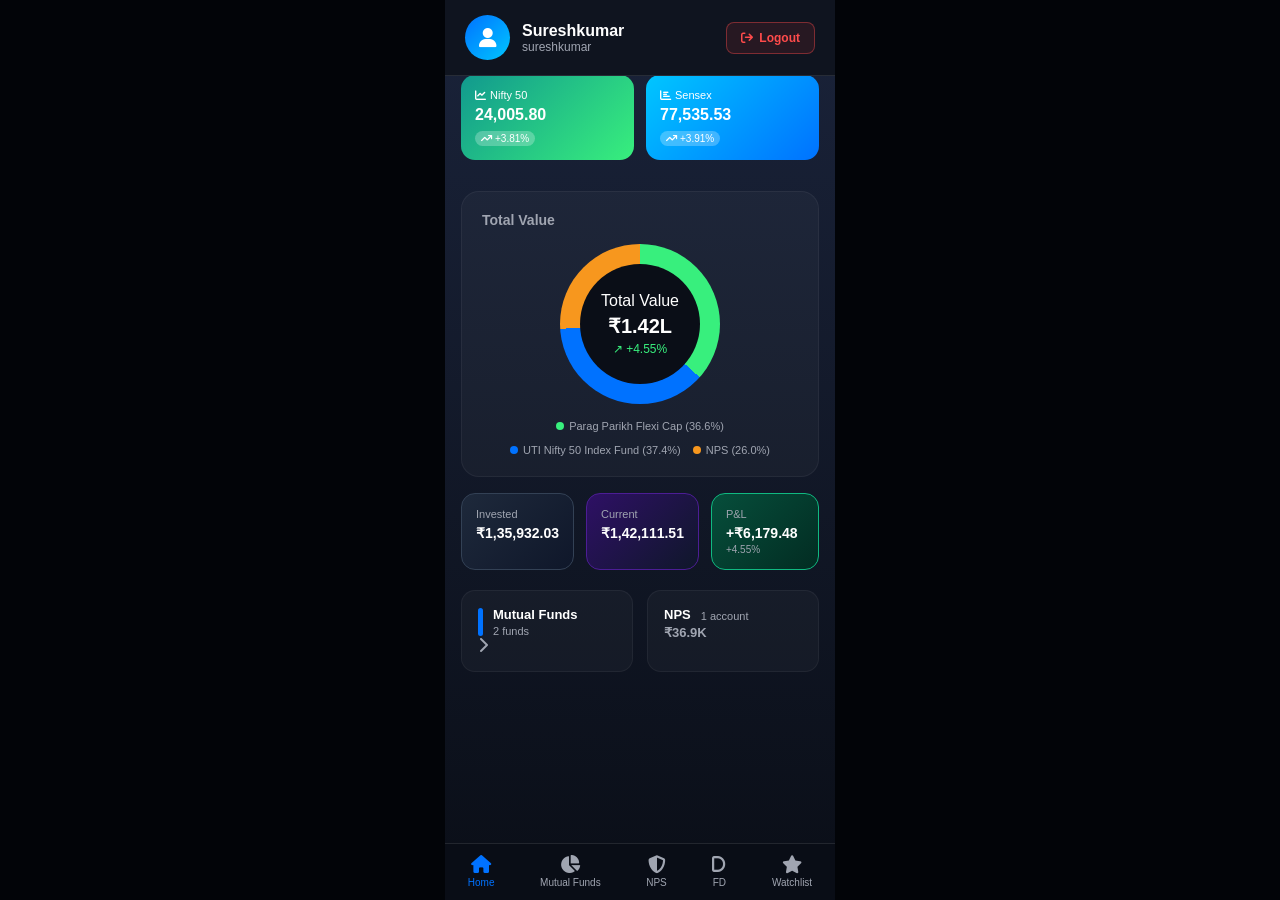
==== index.html @ f7921999 "nps added" ====
<!DOCTYPE html>
<html lang="en">
<head>
    <meta charset="UTF-8">
    <meta name="viewport" content="width=device-width, initial-scale=1.0, maximum-scale=1.0, user-scalable=no">
    <meta name="theme-color" content="#0a0e17">
    <meta name="apple-mobile-web-app-capable" content="yes">
    <meta name="apple-mobile-web-app-status-bar-style" content="black-translucent">
    <title>Finance Dashboard</title>
    <link rel="stylesheet" href="style.css">
    <link rel="stylesheet" href="https://cdnjs.cloudflare.com/ajax/libs/font-awesome/6.4.0/css/all.min.css">
    <link href="https://fonts.googleapis.com/css2?family=Inter:wght@300;400;500;600;700&display=swap" rel="stylesheet">
</head>
<body>
    <div class="mobile-frame">
        <header class="top-header">
            <div class="header-content">
                <div class="profile">
                    <div class="avatar"><i class="fa-solid fa-user"></i></div>
                    <div class="name">
                        <h1>Sureshkumar</h1>
                        <p>sureshkumar</p>
                    </div>
                </div>
                <button class="logout-btn" onclick="handleLogout()">
                    <i class="fa-solid fa-arrow-right-from-bracket"></i>
                    <span>Logout</span>
                </button>
            </div>
        </header>

        <div class="market-indices-fixed">
            <div class="card nifty">
                <div class="card-header"><i class="fa-solid fa-chart-line"></i> Nifty 50</div>
                <div class="value">24,005.80</div>
                <div class="change up"><i class="fa-solid fa-arrow-trend-up"></i> +3.81%</div>
            </div>
            <div class="card sensex">
                <div class="card-header"><i class="fa-solid fa-chart-bar"></i> Sensex</div>
                <div class="value">77,535.53</div>
                <div class="change up"><i class="fa-solid fa-arrow-trend-up"></i> +3.91%</div>
            </div>
        </div>

        <div class="content-wrapper">
            <div class="content-spacer"></div>
            
            <section class="total-value-section">
                <h2 class="section-title">Total Value</h2>
                <div class="donut-container">
                    <div class="donut-chart" id="donutChart">
                        <div class="donut-inner">
                            <p>Total Value</p>
                            <h2>₹1.42L</h2>
                            <p class="change">↗ +4.55%</p>
                        </div>
                    </div>
                </div>
                <div class="legend" id="chartLegend"></div>
            </section>

            <section class="stats-grid">
                <div class="card stat-card invested">
                    <p class="label">Invested</p>
                    <p class="amount">₹1,35,932.03</p>
                </div>
                <div class="card stat-card current">
                    <p class="label">Current</p>
                    <p class="amount">₹1,42,111.51</p>
                </div>
                <div class="card stat-card pnl">
                    <p class="label">P&L</p>
                    <p class="amount">+₹6,179.48</p>
                    <p class="sub">+4.55%</p>
                </div>
            </section>

            <section class="portfolio-summary">
                <div class="card summary-card" onclick="window.location.href='mutual-funds.html'">
                    <div class="left">
                        <div class="bar-indicator"></div>
                        <div>
                            <h3>Mutual Funds</h3>
                            <p>2 funds</p>
                        </div>
                    </div>
                    <div class="right"><i class="fa-solid fa-chevron-right"></i></div>
                </div>
                <div class="card summary-card" onclick="window.location.href='nps.html'">
                    <div class="left">
                        <h3>NPS</h3>
                        <p>1 account</p>
                    </div>
                    <div class="right"><h3>₹36.9K</h3></div>
                </div>
            </section>
        </div>

        <nav class="bottom-nav">
            <div class="nav-item active"><i class="fa-solid fa-house"></i><span>Home</span></div>
            <div class="nav-item" onclick="window.location.href='mutual-funds.html'"><i class="fa-solid fa-chart-pie"></i><span>Mutual Funds</span></div>
            <div class="nav-item" onclick="window.location.href='nps.html'"><i class="fa-solid fa-shield-halved"></i><span>NPS</span></div>
            <div class="nav-item"><i class="fa-solid fa-d"></i><span>FD</span></div>
            <div class="nav-item"><i class="fa-solid fa-star"></i><span>Watchlist</span></div>
        </nav>
    </div>

    <script>
        const fundData = [
            { name: 'Parag Parikh Flexi Cap', value: 52000, color: '#38ef7d' },
            { name: 'UTI Nifty 50 Index Fund', value: 53200, color: '#0072ff' },
            { name: 'NPS', value: 36900, color: '#f7971e' }
        ];
        const totalValue = fundData.reduce((sum, fund) => sum + fund.value, 0);
        
        function generateDonutGradient() {
            let gradient = 'conic-gradient(';
            let currentPercent = 0;
            fundData.forEach((fund, index) => {
                const percentage = (fund.value / totalValue) * 100;
                gradient += `${fund.color} ${currentPercent}% ${currentPercent + percentage}%`;
                if (index < fundData.length - 1) gradient += ', ';
                currentPercent += percentage;
            });
            gradient += ')';
            return gradient;
        }

        function generateLegend() {
            const legendContainer = document.getElementById('chartLegend');
            let legendHTML = '';
            fundData.forEach(fund => {
                const percentage = ((fund.value / totalValue) * 100).toFixed(1);
                legendHTML += `<div class="legend-item"><span class="dot" style="background: ${fund.color}"></span><span>${fund.name} (${percentage}%)</span></div>`;
            });
            legendContainer.innerHTML = legendHTML;
        }

        document.getElementById('donutChart').style.background = generateDonutGradient();
        generateLegend();

        function handleLogout() {
            if(confirm("Are you sure you want to logout?")) {
                alert("Logged out successfully!");
            }
        }
    </script>
</body>
</html>
---- style.css ----
/* COMPLETE CSS - ALL PAGES */
* {
    margin: 0;
    padding: 0;
    box-sizing: border-box;
}

body {
    background: #020408;
    font-family: -apple-system, BlinkMacSystemFont, 'Segoe UI', Roboto, sans-serif;
    color: #ffffff;
}

.mobile-frame {
    max-width: 390px;
    margin: 0 auto;
    min-height: 100vh;
    background: linear-gradient(180deg, #1a233a 0%, #0a0e17 100%);
    position: relative;
    padding-bottom: 80px;
}

/* ==================== HEADER ==================== */
.top-header {
    position: fixed;
    top: 0;
    left: 50%;
    transform: translateX(-50%);
    width: 100%;
    max-width: 390px;
    background: #0f141f;
    padding: 15px 20px;
    z-index: 1000;
    border-bottom: 1px solid rgba(255,255,255,0.1);
}

.header-content {
    display: flex;
    justify-content: space-between;
    align-items: center;
}

.profile {
    display: flex;
    align-items: center;
    gap: 12px;
}

.avatar {
    width: 45px;
    height: 45px;
    border-radius: 50%;
    background: linear-gradient(135deg, #0072ff, #00c6ff);
    display: flex;
    align-items: center;
    justify-content: center;
    font-size: 20px;
}

.name h1 {
    font-size: 16px;
    font-weight: 600;
}

.name p {
    font-size: 12px;
    color: #a0a5b1;
}

.logout-btn {
    background: rgba(255,75,75,0.1);
    border: 1px solid rgba(255,75,75,0.4);
    color: #ff4b4b;
    padding: 8px 14px;
    border-radius: 8px;
    font-size: 12px;
    font-weight: 600;
    display: flex;
    align-items: center;
    gap: 6px;
    cursor: pointer;
}

.back-btn, .header-action-btn {
    width: 32px;
    height: 32px;
    border-radius: 8px;
    background: rgba(255,255,255,0.1);
    border: none;
    color: white;
    display: flex;
    align-items: center;
    justify-content: center;
    cursor: pointer;
    text-decoration: none;
}

.header-left {
    display: flex;
    align-items: center;
    gap: 12px;
}

.page-title {
    font-size: 17px;
    font-weight: 600;
}

/* ==================== MARKET CARDS ==================== */
.market-indices-fixed {
    position: fixed;
    top: 75px;
    left: 50%;
    transform: translateX(-50%);
    width: 100%;
    max-width: 390px;
    display: flex;
    gap: 12px;
    padding: 0 16px;
    z-index: 999;
}

.market-indices-fixed .card {
    flex: 1;
    border-radius: 14px;
    padding: 14px;
    color: white;
}

.market-indices-fixed .nifty {
    background: linear-gradient(135deg, #11998e, #38ef7d);
}

.market-indices-fixed .sensex {
    background: linear-gradient(135deg, #00c6ff, #0072ff);
}

.market-indices-fixed .card-header {
    font-size: 11px;
    margin-bottom: 5px;
    display: flex;
    align-items: center;
    gap: 4px;
}

.market-indices-fixed .value {
    font-size: 16px;
    font-weight: 700;
    margin-bottom: 4px;
}

.market-indices-fixed .change {
    font-size: 10px;
    background: rgba(255,255,255,0.25);
    display: inline-flex;
    align-items: center;
    gap: 3px;
    padding: 2px 6px;
    border-radius: 8px;
}

/* ==================== CONTENT ==================== */
.content-wrapper {
    padding-top: 165px;
    padding-bottom: 85px;
}

.content-spacer {
    height: 10px;
}

/* ==================== SECTIONS ==================== */
.total-value-section, .funds-section, .nps-schemes-section {
    background: rgba(255,255,255,0.03);
    margin: 16px;
    padding: 20px;
    border-radius: 18px;
    border: 1px solid rgba(255,255,255,0.05);
}

.section-title {
    font-size: 14px;
    color: #a0a5b1;
    margin-bottom: 16px;
}

.section-header {
    display: flex;
    justify-content: space-between;
    align-items: center;
    margin-bottom: 14px;
}

.fund-count {
    color: #a0a5b1;
    font-weight: 400;
}

.timestamp {
    display: flex;
    align-items: center;
    gap: 5px;
    font-size: 12px;
    color: #38ef7d;
}

/* ==================== DONUT CHART ==================== */
.donut-container {
    display: flex;
    justify-content: center;
    margin-bottom: 16px;
}

.donut-chart {
    width: 160px;
    height: 160px;
    border-radius: 50%;
    position: relative;
}

.donut-inner {
    position: absolute;
    top: 50%;
    left: 50%;
    transform: translate(-50%, -50%);
    width: 120px;
    height: 120px;
    background: #0a0e17;
    border-radius: 50%;
    display: flex;
    flex-direction: column;
    align-items: center;
    justify-content: center;
    text-align: center;
}

.donut-inner h2 {
    font-size: 20px;
    margin: 4px 0;
}

.donut-inner .change {
    color: #38ef7d;
    font-size: 12px;
}

.legend {
    display: flex;
    flex-wrap: wrap;
    gap: 12px;
    justify-content: center;
    font-size: 11px;
    color: #a0a5b1;
}

.legend-item {
    display: flex;
    align-items: center;
    gap: 5px;
}

.dot {
    width: 8px;
    height: 8px;
    border-radius: 50%;
}

/* ==================== STATS ==================== */
.stats-grid {
    display: flex;
    gap: 12px;
    padding: 0 16px;
    margin-bottom: 20px;
}

.stat-card {
    flex: 1;
    padding: 14px;
    border-radius: 14px;
}

.stat-card.invested {
    background: linear-gradient(135deg, #1e293b, #0f172a);
    border: 1px solid #334155;
}

.stat-card.current {
    background: linear-gradient(135deg, #2e1065, #0f172a);
    border: 1px solid #4c1d95;
}

.stat-card.pnl {
    background: linear-gradient(135deg, #064e3b, #022c22);
    border: 1px solid #10b981;
}

.stat-card .label {
    font-size: 11px;
    color: #a0a5b1;
    margin-bottom: 5px;
}

.stat-card .amount {
    font-size: 14px;
    font-weight: 600;
}

.stat-card .sub {
    font-size: 10px;
    color: #a0a5b1;
    margin-top: 3px;
}

/* ==================== PORTFOLIO ==================== */
.portfolio-summary {
    padding: 0 16px;
    display: grid;
    grid-template-columns: 1fr 1fr;
    gap: 14px;
    margin-bottom: 20px;
}

.summary-card {
    background: rgba(255,255,255,0.03);
    border: 1px solid rgba(255,255,255,0.05);
    border-radius: 14px;
    padding: 16px;
    cursor: pointer;
}

.summary-card .left {
    display: flex;
    align-items: center;
    gap: 10px;
}

.bar-indicator {
    width: 5px;
    height: 28px;
    background: #0072ff;
    border-radius: 3px;
}

.summary-card h3 {
    font-size: 13px;
    font-weight: 600;
    margin-bottom: 3px;
}

.summary-card p {
    font-size: 11px;
    color: #a0a5b1;
}

.summary-card .right {
    color: #a0a5b1;
}

/* ==================== FUND CARDS ==================== */
.fund-card {
    background: rgba(255,255,255,0.03);
    border: 1px solid rgba(255,255,255,0.08);
    border-radius: 16px;
    padding: 16px;
    margin-bottom: 16px;
}

.fund-card.profit {
    border-color: rgba(56,239,125,0.3);
}

.fund-card.loss {
    border-color: rgba(255,75,75,0.3);
}

.fund-header {
    display: flex;
    justify-content: space-between;
    align-items: center;
    margin-bottom: 10px;
}

.fund-code {
    font-size: 10px;
    color: #a0a5b1;
}

.fund-actions {
    display: flex;
    gap: 6px;
}

.action-btn {
    width: 26px;
    height: 26px;
    border-radius: 7px;
    background: rgba(255,255,255,0.05);
    border: none;
    color: #a0a5b1;
    display: flex;
    align-items: center;
    justify-content: center;
    cursor: pointer;
}

.fund-name {
    font-size: 13px;
    font-weight: 600;
    margin-bottom: 14px;
    line-height: 1.4;
}

.fund-details {
    display: grid;
    grid-template-columns: 1fr 1fr;
    gap: 16px;
    margin-bottom: 16px;
}

.detail-item .label {
    font-size: 10px;
    color: #a0a5b1;
}

.detail-item .value {
    font-size: 13px;
    font-weight: 600;
}

.fund-footer {
    display: flex;
    align-items: center;
    gap: 10px;
    flex-wrap: wrap;
    padding-top: 12px;
    border-top: 1px solid rgba(255,255,255,0.05);
}

.fund-footer .pnl {
    display: flex;
    align-items: center;
    gap: 4px;
    font-size: 11px;
    font-weight: 600;
}

.fund-card.profit .pnl { color: #38ef7d; }
.fund-card.loss .pnl { color: #ff4b4b; }

.fund-footer .xirr {
    background: rgba(255,255,255,0.08);
    padding: 3px 8px;
    border-radius: 6px;
    font-size: 10px;
    color: #a0a5b1;
}

.fund-footer .percentage {
    padding: 3px 8px;
    border-radius: 6px;
    font-size: 10px;
    font-weight: 600;
}

.fund-footer .percentage.positive {
    background: rgba(56,239,125,0.2);
    color: #38ef7d;
}

.fund-footer .percentage.negative {
    background: rgba(255,75,75,0.2);
    color: #ff4b4b;
}

/* ==================== NPS STYLES ==================== */
.nps-header {
    background: linear-gradient(135deg, #1a1f3a, #0f141f);
}

.nps-title-section {
    display: flex;
    align-items: center;
    gap: 12px;
}

.nps-icon {
    width: 45px;
    height: 45px;
    border-radius: 50%;
    background: linear-gradient(135deg, #ffd700, #ffaa00);
    display: flex;
    align-items: center;
    justify-content: center;
    font-size: 20px;
    color: #1a1f3a;
}

.nps-title h1 {
    font-size: 14px;
    font-weight: 600;
    line-height: 1.3;
}

.nps-title p {
    font-size: 11px;
    color: #a0a5b1;
}

.nps-meta {
    font-size: 10px;
    color: #a0a5b1;
    opacity: 0.7;
}

.explore-btn {
    background: linear-gradient(135deg, #6366f1, #8b5cf6);
    border: none;
    color: white;
    padding: 8px 14px;
    border-radius: 8px;
    font-size: 11px;
    font-weight: 600;
    cursor: pointer;
}

.nps-market-cards {
    display: grid;
    grid-template-columns: 1fr 1fr 1fr;
    gap: 10px;
    padding: 0 16px;
    margin-bottom: 20px;
}

.market-card {
    background: rgba(255,255,255,0.03);
    border: 1px solid rgba(255,255,255,0.08);
    border-radius: 12px;
    padding: 12px;
    position: relative;
}

.market-card.nifty {
    background: linear-gradient(135deg, rgba(17,153,142,0.2), rgba(56,239,125,0.1));
    border-color: rgba(56,239,125,0.3);
}

.market-card.sensex {
    background: linear-gradient(135deg, rgba(0,198,255,0.2), rgba(0,114,255,0.1));
    border-color: rgba(0,114,255,0.3);
}

.market-card.pnl {
    background: linear-gradient(135deg, rgba(17,153,142,0.2), rgba(56,239,125,0.1));
    border-color: rgba(56,239,125,0.3);
}

.market-icon {
    width: 28px;
    height: 28px;
    border-radius: 6px;
    background: rgba(255,255,255,0.1);
    display: flex;
    align-items: center;
    justify-content: center;
    font-size: 12px;
    margin-bottom: 6px;
}

.market-info {
    display: flex;
    flex-direction: column;
    gap: 2px;
}

.market-name {
    font-size: 9px;
    color: #a0a5b1;
}

.market-value {
    font-size: 13px;
    font-weight: 700;
}

.market-value.pnl-value {
    font-size: 14px;
    color: #38ef7d;
}

.market-change {
    font-size: 8px;
    display: flex;
    align-items: center;
    gap: 2px;
    color: #38ef7d;
}

.pnl-chart {
    position: absolute;
    bottom: 0;
    right: 0;
    font-size: 30px;
    opacity: 0.1;
    color: #38ef7d;
}

.nps-schemes-section {
    padding: 0 16px;
    margin-bottom: 20px;
}

.scheme-card {
    background: rgba(255,255,255,0.03);
    border: 1px solid rgba(255,255,255,0.08);
    border-radius: 14px;
    padding: 14px;
    margin-bottom: 14px;
    position: relative;
}

.scheme-indicator {
    position: absolute;
    left: 0;
    top: 12px;
    bottom: 12px;
    width: 4px;
    border-radius: 4px;
}

.scheme-indicator.equity {
    background: linear-gradient(180deg, #6366f1, #8b5cf6);
}

.scheme-indicator.govt {
    background: linear-gradient(180deg, #ffaa00, #ff8800);
}

.scheme-header {
    display: flex;
    justify-content: space-between;
    align-items: flex-start;
    margin-bottom: 10px;
}

.scheme-title h3 {
    font-size: 13px;
    font-weight: 600;
    margin-bottom: 3px;
}

.scheme-code {
    font-size: 10px;
    color: #a0a5b1;
    margin-bottom: 2px;
}

.scheme-percentage {
    font-size: 10px;
    color: #a0a5b1;
}

.scheme-value {
    text-align: right;
}

.scheme-value h3 {
    font-size: 13px;
    font-weight: 600;
    margin-bottom: 3px;
}

.scheme-returns {
    font-size: 10px;
    display: flex;
    align-items: center;
    justify-content: flex-end;
    gap: 3px;
    color: #38ef7d;
}

.edit-btn {
    background: none;
    border: none;
    color: #6366f1;
    cursor: pointer;
    padding: 3px;
    font-size: 10px;
}

.scheme-footer {
    display: flex;
    justify-content: space-between;
    align-items: center;
    padding-top: 10px;
    border-top: 1px solid rgba(255,255,255,0.05);
}

.scheme-units {
    font-size: 10px;
    color: #a0a5b1;
}

.nav-refresh-btn {
    background: rgba(99,102,241,0.15);
    border: 1px solid rgba(99,102,241,0.3);
    color: #6366f1;
    padding: 5px 10px;
    border-radius: 6px;
    font-size: 9px;
    display: flex;
    align-items: center;
    gap: 3px;
    cursor: pointer;
}

.nps-pl-summary {
    background: linear-gradient(135deg, rgba(17,153,142,0.15), rgba(56,239,125,0.05));
    border: 1px solid rgba(56,239,125,0.3);
    border-radius: 12px;
    padding: 14px;
    display: flex;
    justify-content: space-between;
    align-items: center;
    margin-bottom: 20px;
    flex-wrap: wrap;
    gap: 10px;
}

.nps-pl-left {
    display: flex;
    align-items: center;
    gap: 5px;
    font-size: 11px;
    font-weight: 600;
    color: #38ef7d;
}

.nps-pl-right {
    display: flex;
    align-items: center;
    gap: 5px;
    font-size: 10px;
    color: #a0a5b1;
}

.nps-return {
    font-size: 11px;
    font-weight: 600;
    color: #38ef7d;
}

.nps-overall-return {
    padding: 0 16px;
    margin-bottom: 20px;
}

.overall-return-content {
    background: rgba(255,255,255,0.03);
    border: 1px solid rgba(255,255,255,0.08);
    border-radius: 12px;
    padding: 14px;
    display: flex;
    align-items: center;
    gap: 8px;
    flex-wrap: wrap;
}

.overall-return-content i {
    color: #38ef7d;
    font-size: 12px;
}

.overall-label {
    font-size: 11px;
    color: #a0a5b1;
}

.overall-value {
    font-size: 12px;
    font-weight: 600;
    color: #38ef7d;
}

.overall-amount {
    font-size: 11px;
    color: white;
}

.overall-badge {
    background: rgba(56,239,125,0.15);
    border: 1px solid rgba(56,239,125,0.3);
    color: #38ef7d;
    padding: 3px 8px;
    border-radius: 6px;
    font-size: 10px;
    font-weight: 600;
    display: flex;
    align-items: center;
    gap: 2px;
    margin-left: auto;
}

/* ==================== BOTTOM NAV ==================== */
.bottom-nav {
    position: fixed;
    bottom: 0;
    left: 50%;
    transform: translateX(-50%);
    width: 100%;
    max-width: 390px;
    background: rgba(10,14,23,0.98);
    border-top: 1px solid rgba(255,255,255,0.1);
    display: flex;
    justify-content: space-around;
    align-items: center;
    padding: 12px 0;
    z-index: 1000;
}

.nav-item {
    display: flex;
    flex-direction: column;
    align-items: center;
    gap: 3px;
    color: #a0a5b1;
    font-size: 10px;
    cursor: pointer;
}

.nav-item i {
    font-size: 18px;
}

.nav-item.active {
    color: #0072ff;
}
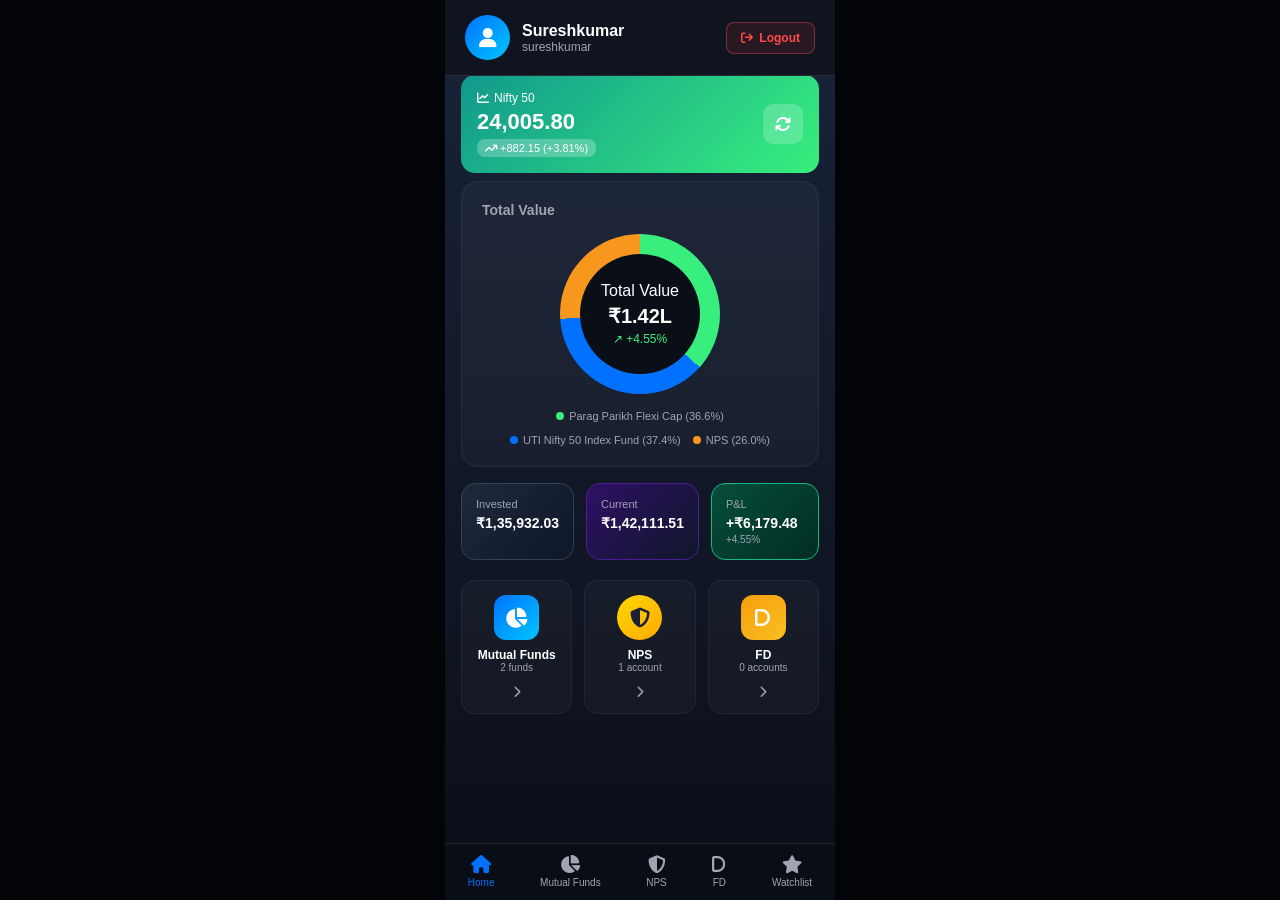
==== commit 5095e125: "Redesigned home page - Single Nifty card + 3 quick access cards" ====
--- a/index.html
+++ b/index.html
@@ -5,7 +5,6 @@
     <meta name="viewport" content="width=device-width, initial-scale=1.0, maximum-scale=1.0, user-scalable=no">
     <meta name="theme-color" content="#0a0e17">
     <meta name="apple-mobile-web-app-capable" content="yes">
-    <meta name="apple-mobile-web-app-status-bar-style" content="black-translucent">
     <title>Finance Dashboard</title>
     <link rel="stylesheet" href="style.css">
     <link rel="stylesheet" href="https://cdnjs.cloudflare.com/ajax/libs/font-awesome/6.4.0/css/all.min.css">
@@ -13,6 +12,8 @@
 </head>
 <body>
     <div class="mobile-frame">
+        
+        <!-- HEADER -->
         <header class="top-header">
             <div class="header-content">
                 <div class="profile">
@@ -29,22 +30,27 @@
             </div>
         </header>
 
+        <!-- SINGLE NIFTY CARD -->
         <div class="market-indices-fixed">
-            <div class="card nifty">
-                <div class="card-header"><i class="fa-solid fa-chart-line"></i> Nifty 50</div>
-                <div class="value">24,005.80</div>
-                <div class="change up"><i class="fa-solid fa-arrow-trend-up"></i> +3.81%</div>
-            </div>
-            <div class="card sensex">
-                <div class="card-header"><i class="fa-solid fa-chart-bar"></i> Sensex</div>
-                <div class="value">77,535.53</div>
-                <div class="change up"><i class="fa-solid fa-arrow-trend-up"></i> +3.91%</div>
+            <div class="card nifty-single">
+                <div class="nifty-header">
+                    <div class="nifty-left">
+                        <div class="card-header"><i class="fa-solid fa-chart-line"></i> Nifty 50</div>
+                        <div class="value">24,005.80</div>
+                        <div class="change up"><i class="fa-solid fa-arrow-trend-up"></i> +882.15 (+3.81%)</div>
+                    </div>
+                    <button class="refresh-btn" onclick="refreshNifty()">
+                        <i class="fa-solid fa-rotate"></i>
+                    </button>
+                </div>
             </div>
         </div>
 
+        <!-- SCROLLABLE CONTENT -->
         <div class="content-wrapper">
             <div class="content-spacer"></div>
             
+            <!-- Total Value Section -->
             <section class="total-value-section">
                 <h2 class="section-title">Total Value</h2>
                 <div class="donut-container">
@@ -59,6 +65,7 @@
                 <div class="legend" id="chartLegend"></div>
             </section>
 
+            <!-- Stats Grid -->
             <section class="stats-grid">
                 <div class="card stat-card invested">
                     <p class="label">Invested</p>
@@ -75,27 +82,48 @@
                 </div>
             </section>
 
-            <section class="portfolio-summary">
-                <div class="card summary-card" onclick="window.location.href='mutual-funds.html'">
-                    <div class="left">
-                        <div class="bar-indicator"></div>
-                        <div>
-                            <h3>Mutual Funds</h3>
-                            <p>2 funds</p>
-                        </div>
+            <!-- Quick Access Cards (Above Footer) -->
+            <section class="quick-access-section">
+                <div class="card quick-access-card" onclick="window.location.href='mutual-funds.html'">
+                    <div class="quick-icon mutual-funds-icon">
+                        <i class="fa-solid fa-chart-pie"></i>
                     </div>
-                    <div class="right"><i class="fa-solid fa-chevron-right"></i></div>
+                    <div class="quick-info">
+                        <h3>Mutual Funds</h3>
+                        <p>2 funds</p>
+                    </div>
+                    <div class="quick-arrow">
+                        <i class="fa-solid fa-chevron-right"></i>
+                    </div>
                 </div>
-                <div class="card summary-card" onclick="window.location.href='nps.html'">
-                    <div class="left">
+                <div class="card quick-access-card" onclick="window.location.href='nps.html'">
+                    <div class="quick-icon nps-icon">
+                        <i class="fa-solid fa-shield-halved"></i>
+                    </div>
+                    <div class="quick-info">
                         <h3>NPS</h3>
                         <p>1 account</p>
                     </div>
-                    <div class="right"><h3>₹36.9K</h3></div>
+                    <div class="quick-arrow">
+                        <i class="fa-solid fa-chevron-right"></i>
+                    </div>
+                </div>
+                <div class="card quick-access-card">
+                    <div class="quick-icon fd-icon">
+                        <i class="fa-solid fa-d"></i>
+                    </div>
+                    <div class="quick-info">
+                        <h3>FD</h3>
+                        <p>0 accounts</p>
+                    </div>
+                    <div class="quick-arrow">
+                        <i class="fa-solid fa-chevron-right"></i>
+                    </div>
                 </div>
             </section>
         </div>
 
+        <!-- BOTTOM NAVIGATION -->
         <nav class="bottom-nav">
             <div class="nav-item active"><i class="fa-solid fa-house"></i><span>Home</span></div>
             <div class="nav-item" onclick="window.location.href='mutual-funds.html'"><i class="fa-solid fa-chart-pie"></i><span>Mutual Funds</span></div>
@@ -106,6 +134,7 @@
     </div>
 
     <script>
+        // Fund Data for Dynamic Chart
         const fundData = [
             { name: 'Parag Parikh Flexi Cap', value: 52000, color: '#38ef7d' },
             { name: 'UTI Nifty 50 Index Fund', value: 53200, color: '#0072ff' },
@@ -144,6 +173,14 @@
                 alert("Logged out successfully!");
             }
         }
+
+        function refreshNifty() {
+            const refreshBtn = document.querySelector('.refresh-btn i');
+            refreshBtn.classList.add('fa-spin');
+            setTimeout(() => {
+                refreshBtn.classList.remove('fa-spin');
+            }, 1000);
+        }
     </script>
 </body>
 </html>
--- a/style.css
+++ b/style.css
@@ -106,7 +106,7 @@
     font-weight: 600;
 }
 
-/* ==================== MARKET CARDS ==================== */
+/* ==================== SINGLE NIFTY CARD ==================== */
 .market-indices-fixed {
     position: fixed;
     top: 75px;
@@ -114,54 +114,80 @@
     transform: translateX(-50%);
     width: 100%;
     max-width: 390px;
-    display: flex;
-    gap: 12px;
     padding: 0 16px;
     z-index: 999;
 }
 
-.market-indices-fixed .card {
-    flex: 1;
+.nifty-single {
+    background: linear-gradient(135deg, #11998e, #38ef7d);
     border-radius: 14px;
-    padding: 14px;
+    padding: 16px;
     color: white;
-}
-
-.market-indices-fixed .nifty {
-    background: linear-gradient(135deg, #11998e, #38ef7d);
-}
-
-.market-indices-fixed .sensex {
-    background: linear-gradient(135deg, #00c6ff, #0072ff);
-}
-
-.market-indices-fixed .card-header {
-    font-size: 11px;
-    margin-bottom: 5px;
-    display: flex;
-    align-items: center;
+    width: 100%;
+}
+
+.nifty-header {
+    display: flex;
+    justify-content: space-between;
+    align-items: center;
+}
+
+.nifty-left {
+    display: flex;
+    flex-direction: column;
     gap: 4px;
 }
 
-.market-indices-fixed .value {
-    font-size: 16px;
+.nifty-single .card-header {
+    font-size: 12px;
+    display: flex;
+    align-items: center;
+    gap: 5px;
+}
+
+.nifty-single .value {
+    font-size: 22px;
     font-weight: 700;
-    margin-bottom: 4px;
-}
-
-.market-indices-fixed .change {
-    font-size: 10px;
+}
+
+.nifty-single .change {
+    font-size: 11px;
     background: rgba(255,255,255,0.25);
     display: inline-flex;
     align-items: center;
     gap: 3px;
-    padding: 2px 6px;
+    padding: 3px 8px;
     border-radius: 8px;
+    width: fit-content;
+}
+
+.refresh-btn {
+    background: rgba(255,255,255,0.2);
+    border: none;
+    color: white;
+    width: 40px;
+    height: 40px;
+    border-radius: 10px;
+    display: flex;
+    align-items: center;
+    justify-content: center;
+    cursor: pointer;
+    font-size: 16px;
+    transition: all 0.2s ease;
+}
+
+.refresh-btn:active {
+    background: rgba(255,255,255,0.3);
+    transform: scale(0.95);
+}
+
+.refresh-btn i.fa-spin {
+    animation: fa-spin 1s linear infinite;
 }
 
 /* ==================== CONTENT ==================== */
 .content-wrapper {
-    padding-top: 165px;
+    padding-top: 155px;
     padding-bottom: 85px;
 }
 
@@ -311,49 +337,70 @@
     margin-top: 3px;
 }
 
-/* ==================== PORTFOLIO ==================== */
-.portfolio-summary {
+/* ==================== QUICK ACCESS CARDS (NEW) ==================== */
+.quick-access-section {
     padding: 0 16px;
     display: grid;
-    grid-template-columns: 1fr 1fr;
-    gap: 14px;
+    grid-template-columns: 1fr 1fr 1fr;
+    gap: 12px;
     margin-bottom: 20px;
 }
 
-.summary-card {
+.quick-access-card {
     background: rgba(255,255,255,0.03);
     border: 1px solid rgba(255,255,255,0.05);
     border-radius: 14px;
-    padding: 16px;
+    padding: 14px;
     cursor: pointer;
-}
-
-.summary-card .left {
-    display: flex;
-    align-items: center;
-    gap: 10px;
-}
-
-.bar-indicator {
-    width: 5px;
-    height: 28px;
-    background: #0072ff;
-    border-radius: 3px;
-}
-
-.summary-card h3 {
-    font-size: 13px;
-    font-weight: 600;
-    margin-bottom: 3px;
-}
-
-.summary-card p {
-    font-size: 11px;
-    color: #a0a5b1;
-}
-
-.summary-card .right {
-    color: #a0a5b1;
+    display: flex;
+    flex-direction: column;
+    align-items: center;
+    text-align: center;
+    gap: 8px;
+    transition: all 0.2s ease;
+}
+
+.quick-access-card:active {
+    transform: scale(0.95);
+    background: rgba(255,255,255,0.05);
+}
+
+.quick-icon {
+    width: 45px;
+    height: 45px;
+    border-radius: 12px;
+    display: flex;
+    align-items: center;
+    justify-content: center;
+    font-size: 20px;
+}
+
+.mutual-funds-icon {
+    background: linear-gradient(135deg, #0072ff, #00c6ff);
+}
+
+.nps-icon {
+    background: linear-gradient(135deg, #6366f1, #8b5cf6);
+}
+
+.fd-icon {
+    background: linear-gradient(135deg, #f59e0b, #fbbf24);
+}
+
+.quick-info h3 {
+    font-size: 12px;
+    font-weight: 600;
+}
+
+.quick-info p {
+    font-size: 10px;
+    color: #a0a5b1;
+}
+
+.quick-arrow {
+    color: #a0a5b1;
+    font-size: 12px;
+    margin-top: 4px;
 }
 
 /* ==================== FUND CARDS ==================== */
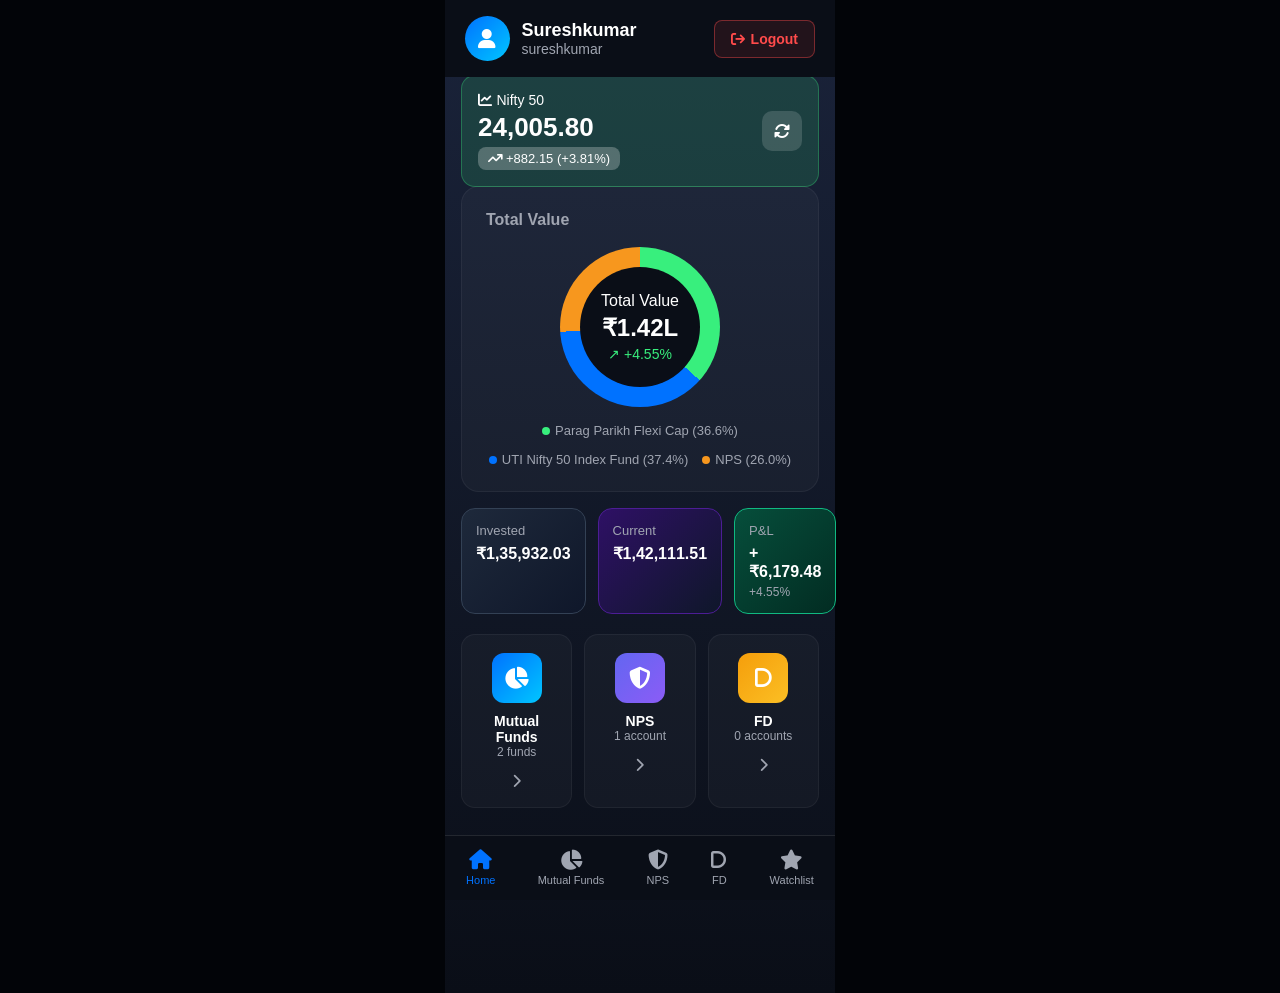
==== commit 68b5a910: "Fixed home page P&L card alignment" ====
--- a/index.html
+++ b/index.html
@@ -6,7 +6,11 @@
     <meta name="theme-color" content="#0a0e17">
     <meta name="apple-mobile-web-app-capable" content="yes">
     <title>Finance Dashboard</title>
-    <link rel="stylesheet" href="style.css">
+    
+    <!-- CSS LINKS -->
+    <link rel="stylesheet" href="style.css">      <!-- ✅ Common Styles -->
+    <link rel="stylesheet" href="home.css">       <!-- ✅ Home Page Specific -->
+    
     <link rel="stylesheet" href="https://cdnjs.cloudflare.com/ajax/libs/font-awesome/6.4.0/css/all.min.css">
     <link href="https://fonts.googleapis.com/css2?family=Inter:wght@300;400;500;600;700&display=swap" rel="stylesheet">
 </head>
@@ -82,7 +86,7 @@
                 </div>
             </section>
 
-            <!-- Quick Access Cards (Above Footer) -->
+            <!-- Quick Access Cards -->
             <section class="quick-access-section">
                 <div class="card quick-access-card" onclick="window.location.href='mutual-funds.html'">
                     <div class="quick-icon mutual-funds-icon">
@@ -125,16 +129,30 @@
 
         <!-- BOTTOM NAVIGATION -->
         <nav class="bottom-nav">
-            <div class="nav-item active"><i class="fa-solid fa-house"></i><span>Home</span></div>
-            <div class="nav-item" onclick="window.location.href='mutual-funds.html'"><i class="fa-solid fa-chart-pie"></i><span>Mutual Funds</span></div>
-            <div class="nav-item" onclick="window.location.href='nps.html'"><i class="fa-solid fa-shield-halved"></i><span>NPS</span></div>
-            <div class="nav-item"><i class="fa-solid fa-d"></i><span>FD</span></div>
-            <div class="nav-item"><i class="fa-solid fa-star"></i><span>Watchlist</span></div>
+            <div class="nav-item active">
+                <i class="fa-solid fa-house"></i>
+                <span>Home</span>
+            </div>
+            <div class="nav-item" onclick="window.location.href='mutual-funds.html'">
+                <i class="fa-solid fa-chart-pie"></i>
+                <span>Mutual Funds</span>
+            </div>
+            <div class="nav-item" onclick="window.location.href='nps.html'">
+                <i class="fa-solid fa-shield-halved"></i>
+                <span>NPS</span>
+            </div>
+            <div class="nav-item">
+                <i class="fa-solid fa-d"></i>
+                <span>FD</span>
+            </div>
+            <div class="nav-item">
+                <i class="fa-solid fa-star"></i>
+                <span>Watchlist</span>
+            </div>
         </nav>
     </div>
 
     <script>
-        // Fund Data for Dynamic Chart
         const fundData = [
             { name: 'Parag Parikh Flexi Cap', value: 52000, color: '#38ef7d' },
             { name: 'UTI Nifty 50 Index Fund', value: 53200, color: '#0072ff' },
--- a/style.css
+++ b/style.css
@@ -1,4 +1,4 @@
-/* COMPLETE CSS - ALL PAGES */
+/* ==================== BASE STYLES ==================== */
 * {
     margin: 0;
     padding: 0;
@@ -28,10 +28,9 @@
     transform: translateX(-50%);
     width: 100%;
     max-width: 390px;
-    background: #0f141f;
-    padding: 15px 20px;
+    background: #0a0e17;
+    padding: 16px 20px;
     z-index: 1000;
-    border-bottom: 1px solid rgba(255,255,255,0.1);
 }
 
 .header-content {
@@ -58,12 +57,12 @@
 }
 
 .name h1 {
-    font-size: 16px;
+    font-size: 18px;
     font-weight: 600;
 }
 
 .name p {
-    font-size: 12px;
+    font-size: 14px;
     color: #a0a5b1;
 }
 
@@ -71,9 +70,9 @@
     background: rgba(255,75,75,0.1);
     border: 1px solid rgba(255,75,75,0.4);
     color: #ff4b4b;
-    padding: 8px 14px;
+    padding: 10px 16px;
     border-radius: 8px;
-    font-size: 12px;
+    font-size: 14px;
     font-weight: 600;
     display: flex;
     align-items: center;
@@ -102,749 +101,8 @@
 }
 
 .page-title {
-    font-size: 17px;
-    font-weight: 600;
-}
-
-/* ==================== SINGLE NIFTY CARD ==================== */
-.market-indices-fixed {
-    position: fixed;
-    top: 75px;
-    left: 50%;
-    transform: translateX(-50%);
-    width: 100%;
-    max-width: 390px;
-    padding: 0 16px;
-    z-index: 999;
-}
-
-.nifty-single {
-    background: linear-gradient(135deg, #11998e, #38ef7d);
-    border-radius: 14px;
-    padding: 16px;
-    color: white;
-    width: 100%;
-}
-
-.nifty-header {
-    display: flex;
-    justify-content: space-between;
-    align-items: center;
-}
-
-.nifty-left {
-    display: flex;
-    flex-direction: column;
-    gap: 4px;
-}
-
-.nifty-single .card-header {
-    font-size: 12px;
-    display: flex;
-    align-items: center;
-    gap: 5px;
-}
-
-.nifty-single .value {
-    font-size: 22px;
-    font-weight: 700;
-}
-
-.nifty-single .change {
-    font-size: 11px;
-    background: rgba(255,255,255,0.25);
-    display: inline-flex;
-    align-items: center;
-    gap: 3px;
-    padding: 3px 8px;
-    border-radius: 8px;
-    width: fit-content;
-}
-
-.refresh-btn {
-    background: rgba(255,255,255,0.2);
-    border: none;
-    color: white;
-    width: 40px;
-    height: 40px;
-    border-radius: 10px;
-    display: flex;
-    align-items: center;
-    justify-content: center;
-    cursor: pointer;
-    font-size: 16px;
-    transition: all 0.2s ease;
-}
-
-.refresh-btn:active {
-    background: rgba(255,255,255,0.3);
-    transform: scale(0.95);
-}
-
-.refresh-btn i.fa-spin {
-    animation: fa-spin 1s linear infinite;
-}
-
-/* ==================== CONTENT ==================== */
-.content-wrapper {
-    padding-top: 155px;
-    padding-bottom: 85px;
-}
-
-.content-spacer {
-    height: 10px;
-}
-
-/* ==================== SECTIONS ==================== */
-.total-value-section, .funds-section, .nps-schemes-section {
-    background: rgba(255,255,255,0.03);
-    margin: 16px;
-    padding: 20px;
-    border-radius: 18px;
-    border: 1px solid rgba(255,255,255,0.05);
-}
-
-.section-title {
-    font-size: 14px;
-    color: #a0a5b1;
-    margin-bottom: 16px;
-}
-
-.section-header {
-    display: flex;
-    justify-content: space-between;
-    align-items: center;
-    margin-bottom: 14px;
-}
-
-.fund-count {
-    color: #a0a5b1;
-    font-weight: 400;
-}
-
-.timestamp {
-    display: flex;
-    align-items: center;
-    gap: 5px;
-    font-size: 12px;
-    color: #38ef7d;
-}
-
-/* ==================== DONUT CHART ==================== */
-.donut-container {
-    display: flex;
-    justify-content: center;
-    margin-bottom: 16px;
-}
-
-.donut-chart {
-    width: 160px;
-    height: 160px;
-    border-radius: 50%;
-    position: relative;
-}
-
-.donut-inner {
-    position: absolute;
-    top: 50%;
-    left: 50%;
-    transform: translate(-50%, -50%);
-    width: 120px;
-    height: 120px;
-    background: #0a0e17;
-    border-radius: 50%;
-    display: flex;
-    flex-direction: column;
-    align-items: center;
-    justify-content: center;
-    text-align: center;
-}
-
-.donut-inner h2 {
-    font-size: 20px;
-    margin: 4px 0;
-}
-
-.donut-inner .change {
-    color: #38ef7d;
-    font-size: 12px;
-}
-
-.legend {
-    display: flex;
-    flex-wrap: wrap;
-    gap: 12px;
-    justify-content: center;
-    font-size: 11px;
-    color: #a0a5b1;
-}
-
-.legend-item {
-    display: flex;
-    align-items: center;
-    gap: 5px;
-}
-
-.dot {
-    width: 8px;
-    height: 8px;
-    border-radius: 50%;
-}
-
-/* ==================== STATS ==================== */
-.stats-grid {
-    display: flex;
-    gap: 12px;
-    padding: 0 16px;
-    margin-bottom: 20px;
-}
-
-.stat-card {
-    flex: 1;
-    padding: 14px;
-    border-radius: 14px;
-}
-
-.stat-card.invested {
-    background: linear-gradient(135deg, #1e293b, #0f172a);
-    border: 1px solid #334155;
-}
-
-.stat-card.current {
-    background: linear-gradient(135deg, #2e1065, #0f172a);
-    border: 1px solid #4c1d95;
-}
-
-.stat-card.pnl {
-    background: linear-gradient(135deg, #064e3b, #022c22);
-    border: 1px solid #10b981;
-}
-
-.stat-card .label {
-    font-size: 11px;
-    color: #a0a5b1;
-    margin-bottom: 5px;
-}
-
-.stat-card .amount {
-    font-size: 14px;
-    font-weight: 600;
-}
-
-.stat-card .sub {
-    font-size: 10px;
-    color: #a0a5b1;
-    margin-top: 3px;
-}
-
-/* ==================== QUICK ACCESS CARDS (NEW) ==================== */
-.quick-access-section {
-    padding: 0 16px;
-    display: grid;
-    grid-template-columns: 1fr 1fr 1fr;
-    gap: 12px;
-    margin-bottom: 20px;
-}
-
-.quick-access-card {
-    background: rgba(255,255,255,0.03);
-    border: 1px solid rgba(255,255,255,0.05);
-    border-radius: 14px;
-    padding: 14px;
-    cursor: pointer;
-    display: flex;
-    flex-direction: column;
-    align-items: center;
-    text-align: center;
-    gap: 8px;
-    transition: all 0.2s ease;
-}
-
-.quick-access-card:active {
-    transform: scale(0.95);
-    background: rgba(255,255,255,0.05);
-}
-
-.quick-icon {
-    width: 45px;
-    height: 45px;
-    border-radius: 12px;
-    display: flex;
-    align-items: center;
-    justify-content: center;
-    font-size: 20px;
-}
-
-.mutual-funds-icon {
-    background: linear-gradient(135deg, #0072ff, #00c6ff);
-}
-
-.nps-icon {
-    background: linear-gradient(135deg, #6366f1, #8b5cf6);
-}
-
-.fd-icon {
-    background: linear-gradient(135deg, #f59e0b, #fbbf24);
-}
-
-.quick-info h3 {
-    font-size: 12px;
-    font-weight: 600;
-}
-
-.quick-info p {
-    font-size: 10px;
-    color: #a0a5b1;
-}
-
-.quick-arrow {
-    color: #a0a5b1;
-    font-size: 12px;
-    margin-top: 4px;
-}
-
-/* ==================== FUND CARDS ==================== */
-.fund-card {
-    background: rgba(255,255,255,0.03);
-    border: 1px solid rgba(255,255,255,0.08);
-    border-radius: 16px;
-    padding: 16px;
-    margin-bottom: 16px;
-}
-
-.fund-card.profit {
-    border-color: rgba(56,239,125,0.3);
-}
-
-.fund-card.loss {
-    border-color: rgba(255,75,75,0.3);
-}
-
-.fund-header {
-    display: flex;
-    justify-content: space-between;
-    align-items: center;
-    margin-bottom: 10px;
-}
-
-.fund-code {
-    font-size: 10px;
-    color: #a0a5b1;
-}
-
-.fund-actions {
-    display: flex;
-    gap: 6px;
-}
-
-.action-btn {
-    width: 26px;
-    height: 26px;
-    border-radius: 7px;
-    background: rgba(255,255,255,0.05);
-    border: none;
-    color: #a0a5b1;
-    display: flex;
-    align-items: center;
-    justify-content: center;
-    cursor: pointer;
-}
-
-.fund-name {
-    font-size: 13px;
-    font-weight: 600;
-    margin-bottom: 14px;
-    line-height: 1.4;
-}
-
-.fund-details {
-    display: grid;
-    grid-template-columns: 1fr 1fr;
-    gap: 16px;
-    margin-bottom: 16px;
-}
-
-.detail-item .label {
-    font-size: 10px;
-    color: #a0a5b1;
-}
-
-.detail-item .value {
-    font-size: 13px;
-    font-weight: 600;
-}
-
-.fund-footer {
-    display: flex;
-    align-items: center;
-    gap: 10px;
-    flex-wrap: wrap;
-    padding-top: 12px;
-    border-top: 1px solid rgba(255,255,255,0.05);
-}
-
-.fund-footer .pnl {
-    display: flex;
-    align-items: center;
-    gap: 4px;
-    font-size: 11px;
-    font-weight: 600;
-}
-
-.fund-card.profit .pnl { color: #38ef7d; }
-.fund-card.loss .pnl { color: #ff4b4b; }
-
-.fund-footer .xirr {
-    background: rgba(255,255,255,0.08);
-    padding: 3px 8px;
-    border-radius: 6px;
-    font-size: 10px;
-    color: #a0a5b1;
-}
-
-.fund-footer .percentage {
-    padding: 3px 8px;
-    border-radius: 6px;
-    font-size: 10px;
-    font-weight: 600;
-}
-
-.fund-footer .percentage.positive {
-    background: rgba(56,239,125,0.2);
-    color: #38ef7d;
-}
-
-.fund-footer .percentage.negative {
-    background: rgba(255,75,75,0.2);
-    color: #ff4b4b;
-}
-
-/* ==================== NPS STYLES ==================== */
-.nps-header {
-    background: linear-gradient(135deg, #1a1f3a, #0f141f);
-}
-
-.nps-title-section {
-    display: flex;
-    align-items: center;
-    gap: 12px;
-}
-
-.nps-icon {
-    width: 45px;
-    height: 45px;
-    border-radius: 50%;
-    background: linear-gradient(135deg, #ffd700, #ffaa00);
-    display: flex;
-    align-items: center;
-    justify-content: center;
-    font-size: 20px;
-    color: #1a1f3a;
-}
-
-.nps-title h1 {
-    font-size: 14px;
-    font-weight: 600;
-    line-height: 1.3;
-}
-
-.nps-title p {
-    font-size: 11px;
-    color: #a0a5b1;
-}
-
-.nps-meta {
-    font-size: 10px;
-    color: #a0a5b1;
-    opacity: 0.7;
-}
-
-.explore-btn {
-    background: linear-gradient(135deg, #6366f1, #8b5cf6);
-    border: none;
-    color: white;
-    padding: 8px 14px;
-    border-radius: 8px;
-    font-size: 11px;
-    font-weight: 600;
-    cursor: pointer;
-}
-
-.nps-market-cards {
-    display: grid;
-    grid-template-columns: 1fr 1fr 1fr;
-    gap: 10px;
-    padding: 0 16px;
-    margin-bottom: 20px;
-}
-
-.market-card {
-    background: rgba(255,255,255,0.03);
-    border: 1px solid rgba(255,255,255,0.08);
-    border-radius: 12px;
-    padding: 12px;
-    position: relative;
-}
-
-.market-card.nifty {
-    background: linear-gradient(135deg, rgba(17,153,142,0.2), rgba(56,239,125,0.1));
-    border-color: rgba(56,239,125,0.3);
-}
-
-.market-card.sensex {
-    background: linear-gradient(135deg, rgba(0,198,255,0.2), rgba(0,114,255,0.1));
-    border-color: rgba(0,114,255,0.3);
-}
-
-.market-card.pnl {
-    background: linear-gradient(135deg, rgba(17,153,142,0.2), rgba(56,239,125,0.1));
-    border-color: rgba(56,239,125,0.3);
-}
-
-.market-icon {
-    width: 28px;
-    height: 28px;
-    border-radius: 6px;
-    background: rgba(255,255,255,0.1);
-    display: flex;
-    align-items: center;
-    justify-content: center;
-    font-size: 12px;
-    margin-bottom: 6px;
-}
-
-.market-info {
-    display: flex;
-    flex-direction: column;
-    gap: 2px;
-}
-
-.market-name {
-    font-size: 9px;
-    color: #a0a5b1;
-}
-
-.market-value {
-    font-size: 13px;
-    font-weight: 700;
-}
-
-.market-value.pnl-value {
-    font-size: 14px;
-    color: #38ef7d;
-}
-
-.market-change {
-    font-size: 8px;
-    display: flex;
-    align-items: center;
-    gap: 2px;
-    color: #38ef7d;
-}
-
-.pnl-chart {
-    position: absolute;
-    bottom: 0;
-    right: 0;
-    font-size: 30px;
-    opacity: 0.1;
-    color: #38ef7d;
-}
-
-.nps-schemes-section {
-    padding: 0 16px;
-    margin-bottom: 20px;
-}
-
-.scheme-card {
-    background: rgba(255,255,255,0.03);
-    border: 1px solid rgba(255,255,255,0.08);
-    border-radius: 14px;
-    padding: 14px;
-    margin-bottom: 14px;
-    position: relative;
-}
-
-.scheme-indicator {
-    position: absolute;
-    left: 0;
-    top: 12px;
-    bottom: 12px;
-    width: 4px;
-    border-radius: 4px;
-}
-
-.scheme-indicator.equity {
-    background: linear-gradient(180deg, #6366f1, #8b5cf6);
-}
-
-.scheme-indicator.govt {
-    background: linear-gradient(180deg, #ffaa00, #ff8800);
-}
-
-.scheme-header {
-    display: flex;
-    justify-content: space-between;
-    align-items: flex-start;
-    margin-bottom: 10px;
-}
-
-.scheme-title h3 {
-    font-size: 13px;
-    font-weight: 600;
-    margin-bottom: 3px;
-}
-
-.scheme-code {
-    font-size: 10px;
-    color: #a0a5b1;
-    margin-bottom: 2px;
-}
-
-.scheme-percentage {
-    font-size: 10px;
-    color: #a0a5b1;
-}
-
-.scheme-value {
-    text-align: right;
-}
-
-.scheme-value h3 {
-    font-size: 13px;
-    font-weight: 600;
-    margin-bottom: 3px;
-}
-
-.scheme-returns {
-    font-size: 10px;
-    display: flex;
-    align-items: center;
-    justify-content: flex-end;
-    gap: 3px;
-    color: #38ef7d;
-}
-
-.edit-btn {
-    background: none;
-    border: none;
-    color: #6366f1;
-    cursor: pointer;
-    padding: 3px;
-    font-size: 10px;
-}
-
-.scheme-footer {
-    display: flex;
-    justify-content: space-between;
-    align-items: center;
-    padding-top: 10px;
-    border-top: 1px solid rgba(255,255,255,0.05);
-}
-
-.scheme-units {
-    font-size: 10px;
-    color: #a0a5b1;
-}
-
-.nav-refresh-btn {
-    background: rgba(99,102,241,0.15);
-    border: 1px solid rgba(99,102,241,0.3);
-    color: #6366f1;
-    padding: 5px 10px;
-    border-radius: 6px;
-    font-size: 9px;
-    display: flex;
-    align-items: center;
-    gap: 3px;
-    cursor: pointer;
-}
-
-.nps-pl-summary {
-    background: linear-gradient(135deg, rgba(17,153,142,0.15), rgba(56,239,125,0.05));
-    border: 1px solid rgba(56,239,125,0.3);
-    border-radius: 12px;
-    padding: 14px;
-    display: flex;
-    justify-content: space-between;
-    align-items: center;
-    margin-bottom: 20px;
-    flex-wrap: wrap;
-    gap: 10px;
-}
-
-.nps-pl-left {
-    display: flex;
-    align-items: center;
-    gap: 5px;
-    font-size: 11px;
-    font-weight: 600;
-    color: #38ef7d;
-}
-
-.nps-pl-right {
-    display: flex;
-    align-items: center;
-    gap: 5px;
-    font-size: 10px;
-    color: #a0a5b1;
-}
-
-.nps-return {
-    font-size: 11px;
-    font-weight: 600;
-    color: #38ef7d;
-}
-
-.nps-overall-return {
-    padding: 0 16px;
-    margin-bottom: 20px;
-}
-
-.overall-return-content {
-    background: rgba(255,255,255,0.03);
-    border: 1px solid rgba(255,255,255,0.08);
-    border-radius: 12px;
-    padding: 14px;
-    display: flex;
-    align-items: center;
-    gap: 8px;
-    flex-wrap: wrap;
-}
-
-.overall-return-content i {
-    color: #38ef7d;
-    font-size: 12px;
-}
-
-.overall-label {
-    font-size: 11px;
-    color: #a0a5b1;
-}
-
-.overall-value {
-    font-size: 12px;
-    font-weight: 600;
-    color: #38ef7d;
-}
-
-.overall-amount {
-    font-size: 11px;
-    color: white;
-}
-
-.overall-badge {
-    background: rgba(56,239,125,0.15);
-    border: 1px solid rgba(56,239,125,0.3);
-    color: #38ef7d;
-    padding: 3px 8px;
-    border-radius: 6px;
-    font-size: 10px;
-    font-weight: 600;
-    display: flex;
-    align-items: center;
-    gap: 2px;
-    margin-left: auto;
+    font-size: 18px;
+    font-weight: 600;
 }
 
 /* ==================== BOTTOM NAV ==================== */
@@ -855,12 +113,12 @@
     transform: translateX(-50%);
     width: 100%;
     max-width: 390px;
-    background: rgba(10,14,23,0.98);
+    background: #0a0e17;
     border-top: 1px solid rgba(255,255,255,0.1);
     display: flex;
     justify-content: space-around;
     align-items: center;
-    padding: 12px 0;
+    padding: 14px 0;
     z-index: 1000;
 }
 
@@ -868,16 +126,272 @@
     display: flex;
     flex-direction: column;
     align-items: center;
-    gap: 3px;
+    gap: 4px;
     color: #a0a5b1;
-    font-size: 10px;
-    cursor: pointer;
+    font-size: 11px;
+    cursor: pointer;
+    transition: color 0.15s ease;
 }
 
 .nav-item i {
-    font-size: 18px;
+    font-size: 20px;
 }
 
 .nav-item.active {
     color: #0072ff;
+}
+
+/* ==================== CONTENT ==================== */
+.content-wrapper {
+    padding-top: 160px;
+    padding-bottom: 85px;
+}
+
+.content-spacer {
+    height: 10px;
+}
+
+/* ==================== CARDS ==================== */
+.card {
+    border-radius: 14px;
+}
+
+/* ==================== BUTTONS ==================== */
+.action-btn {
+    width: 26px;
+    height: 26px;
+    border-radius: 6px;
+    background: rgba(255,255,255,0.05);
+    border: none;
+    color: #a0a5b1;
+    display: flex;
+    align-items: center;
+    justify-content: center;
+    cursor: pointer;
+    font-size: 11px;
+}
+
+.action-btn.delete:hover {
+    background: rgba(255,75,75,0.2);
+    color: #ff4b4b;
+}
+
+/* ==================== MODAL ==================== */
+.modal {
+    display: none;
+    position: fixed;
+    z-index: 2000;
+    left: 0;
+    top: 0;
+    width: 100%;
+    height: 100%;
+    background-color: rgba(0, 0, 0, 0.6);
+    align-items: center;
+    justify-content: center;
+}
+
+.modal-content {
+    background: white;
+    border-radius: 16px;
+    width: 90%;
+    max-width: 500px;
+    max-height: 90vh;
+    overflow-y: auto;
+    color: #111827;
+}
+
+.modal-header {
+    padding: 20px;
+    border-bottom: 1px solid #e5e7eb;
+    display: flex;
+    justify-content: space-between;
+    align-items: flex-start;
+}
+
+.modal-header h2 {
+    font-size: 18px;
+    font-weight: 600;
+    margin-bottom: 4px;
+}
+
+.modal-header p {
+    font-size: 13px;
+    color: #6b7280;
+}
+
+.modal-close {
+    background: none;
+    border: none;
+    font-size: 24px;
+    color: #6b7280;
+    cursor: pointer;
+    width: 32px;
+    height: 32px;
+    display: flex;
+    align-items: center;
+    justify-content: center;
+    border-radius: 8px;
+}
+
+.modal-close:hover {
+    background: #f3f4f6;
+}
+
+/* ==================== INPUTS ==================== */
+.search-container {
+    padding: 20px;
+    display: flex;
+    gap: 10px;
+}
+
+.search-input {
+    flex: 1;
+    padding: 12px 16px;
+    border: 2px solid #e5e7eb;
+    border-radius: 12px;
+    font-size: 14px;
+    outline: none;
+}
+
+.search-input:focus {
+    border-color: #10b981;
+}
+
+.search-btn {
+    background: linear-gradient(135deg, #10b981, #34d399);
+    border: none;
+    color: white;
+    padding: 12px 20px;
+    border-radius: 12px;
+    font-size: 14px;
+    font-weight: 600;
+    display: flex;
+    align-items: center;
+    gap: 6px;
+    cursor: pointer;
+}
+
+.input-group {
+    padding: 0 20px 16px;
+}
+
+.input-group label {
+    display: block;
+    font-size: 13px;
+    font-weight: 600;
+    color: #374151;
+    margin-bottom: 8px;
+}
+
+.amount-input {
+    width: 100%;
+    padding: 12px 16px;
+    border: 2px solid #e5e7eb;
+    border-radius: 12px;
+    font-size: 14px;
+    outline: none;
+}
+
+.amount-input:focus {
+    border-color: #10b981;
+}
+
+.add-to-portfolio-btn {
+    background: linear-gradient(135deg, #10b981, #34d399);
+    border: none;
+    color: white;
+    padding: 14px 20px;
+    margin: 0 20px 20px;
+    border-radius: 12px;
+    font-size: 15px;
+    font-weight: 600;
+    display: flex;
+    align-items: center;
+    justify-content: center;
+    gap: 8px;
+    cursor: pointer;
+    width: calc(100% - 40px);
+}
+
+.selected-fund {
+    background: #f0fdf4;
+    border: 2px solid #10b981;
+    border-radius: 12px;
+    padding: 16px;
+    margin: 0 20px 20px;
+    display: flex;
+    align-items: center;
+    gap: 12px;
+}
+
+.fund-check {
+    color: #10b981;
+    font-size: 24px;
+}
+
+.fund-info h3 {
+    font-size: 14px;
+    font-weight: 600;
+    margin-bottom: 4px;
+}
+
+.fund-nav {
+    font-size: 12px;
+    color: #6b7280;
+}
+
+.remove-fund {
+    margin-left: auto;
+    background: none;
+    border: none;
+    color: #ef4444;
+    font-size: 20px;
+    cursor: pointer;
+}
+
+.search-results {
+    padding: 0 20px 20px;
+}
+
+.search-result-item {
+    background: #f0fdf4;
+    border: 2px solid #10b981;
+    border-radius: 12px;
+    padding: 16px;
+    display: flex;
+    align-items: center;
+    gap: 12px;
+    cursor: pointer;
+}
+
+.result-check {
+    color: #10b981;
+    font-size: 20px;
+}
+
+.result-info h4 {
+    font-size: 14px;
+    font-weight: 600;
+    margin-bottom: 4px;
+}
+
+.result-info p {
+    font-size: 12px;
+    color: #6b7280;
+}
+
+.hint-text {
+    text-align: center;
+    font-size: 12px;
+    color: #9ca3af;
+    padding: 0 20px 20px;
+}
+
+.no-results {
+    text-align: center;
+    color: #ef4444;
+    font-size: 13px;
+    padding: 20px;
+    background: #fef2f2;
+    border-radius: 8px;
 }
--- a/home.css
+++ b/home.css
@@ -0,0 +1,324 @@
+/* ==================== NIFTY CARD ==================== */
+.market-indices-fixed {
+    position: fixed;
+    top: 75px;
+    left: 50%;
+    transform: translateX(-50%);
+    width: 100%;
+    max-width: 390px;
+    padding: 0 16px;
+    z-index: 999;
+}
+
+.nifty-single {
+    background: rgba(56, 239, 125, 0.15);
+    border-radius: 14px;
+    padding: 16px;
+    color: white;
+    width: 100%;
+    border: 1px solid rgba(56, 239, 125, 0.3);
+}
+
+.nifty-header {
+    display: flex;
+    justify-content: space-between;
+    align-items: center;
+}
+
+.nifty-left {
+    display: flex;
+    flex-direction: column;
+    gap: 4px;
+}
+
+.nifty-single .card-header {
+    font-size: 14px;
+    display: flex;
+    align-items: center;
+    gap: 5px;
+}
+
+.nifty-single .value {
+    font-size: 26px;
+    font-weight: 700;
+}
+
+.nifty-single .change {
+    font-size: 13px;
+    background: rgba(255,255,255,0.25);
+    display: inline-flex;
+    align-items: center;
+    gap: 3px;
+    padding: 4px 10px;
+    border-radius: 8px;
+    width: fit-content;
+}
+
+.refresh-btn {
+    background: rgba(255,255,255,0.15);
+    border: none;
+    color: white;
+    width: 40px;
+    height: 40px;
+    border-radius: 10px;
+    display: flex;
+    align-items: center;
+    justify-content: center;
+    cursor: pointer;
+    font-size: 16px;
+}
+
+/* ==================== SUMMARY CARDS ==================== */
+.mf-summary-cards {
+    position: fixed;
+    top: 75px;
+    left: 50%;
+    transform: translateX(-50%);
+    width: 100%;
+    max-width: 390px;
+    display: grid;
+    grid-template-columns: 1fr 1fr 1fr;
+    gap: 10px;
+    padding: 0 16px;
+    z-index: 999;
+}
+
+.mf-card {
+    background: rgba(255,255,255,0.03);
+    border: 1px solid rgba(255,255,255,0.08);
+    border-radius: 12px;
+    padding: 12px;
+    display: flex;
+    flex-direction: column;
+    justify-content: center;
+    align-items: center;
+    text-align: center;
+}
+
+.mf-card.invested {
+    background: linear-gradient(135deg, #1e293b, #0f172a);
+    border-color: #334155;
+}
+
+.mf-card.current {
+    background: linear-gradient(135deg, #2e1065, #0f172a);
+    border-color: #4c1d95;
+}
+
+.mf-card.pnl {
+    background: linear-gradient(135deg, #064e3b, #022c22);
+    border-color: #10b981;
+}
+
+.mf-card-label {
+    font-size: 10px;
+    color: #a0a5b1;
+    margin-bottom: 6px;
+    display: flex;
+    align-items: center;
+    gap: 4px;
+}
+
+.mf-card-value {
+    font-size: 14px;
+    font-weight: 700;
+}
+
+.mf-card-percent {
+    font-size: 10px;
+    font-weight: 600;
+    margin-top: 4px;
+    padding: 2px 6px;
+    border-radius: 6px;
+}
+
+.mf-card-percent.up {
+    color: #38ef7d;
+    background: rgba(56,239,125,0.15);
+}
+
+.mf-card-percent.down {
+    color: #ff4b4b;
+    background: rgba(255,75,75,0.15);
+}
+
+/* ==================== TOTAL VALUE SECTION ==================== */
+.total-value-section {
+    background: rgba(255,255,255,0.03);
+    margin: 16px;
+    padding: 24px;
+    border-radius: 18px;
+    border: 1px solid rgba(255,255,255,0.05);
+}
+
+.section-title {
+    font-size: 16px;
+    color: #a0a5b1;
+    margin-bottom: 18px;
+}
+
+.donut-container {
+    display: flex;
+    justify-content: center;
+    margin-bottom: 16px;
+}
+
+.donut-chart {
+    width: 160px;
+    height: 160px;
+    border-radius: 50%;
+    position: relative;
+}
+
+.donut-inner {
+    position: absolute;
+    top: 50%;
+    left: 50%;
+    transform: translate(-50%, -50%);
+    width: 120px;
+    height: 120px;
+    background: #0a0e17;
+    border-radius: 50%;
+    display: flex;
+    flex-direction: column;
+    align-items: center;
+    justify-content: center;
+    text-align: center;
+}
+
+.donut-inner h2 {
+    font-size: 24px;
+    margin: 4px 0;
+}
+
+.donut-inner .change {
+    color: #38ef7d;
+    font-size: 14px;
+}
+
+.legend {
+    display: flex;
+    flex-wrap: wrap;
+    gap: 14px;
+    justify-content: center;
+    font-size: 13px;
+    color: #a0a5b1;
+}
+
+.legend-item {
+    display: flex;
+    align-items: center;
+    gap: 5px;
+}
+
+.dot {
+    width: 8px;
+    height: 8px;
+    border-radius: 50%;
+}
+
+/* ==================== STATS GRID ==================== */
+.stats-grid {
+    display: flex;
+    gap: 12px;
+    padding: 0 16px;
+    margin-bottom: 20px;
+}
+
+.stat-card {
+    flex: 1;
+    padding: 14px;
+    border-radius: 14px;
+}
+
+.stat-card.invested {
+    background: linear-gradient(135deg, #1e293b, #0f172a);
+    border: 1px solid #334155;
+}
+
+.stat-card.current {
+    background: linear-gradient(135deg, #2e1065, #0f172a);
+    border: 1px solid #4c1d95;
+}
+
+.stat-card.pnl {
+    background: linear-gradient(135deg, #064e3b, #022c22);
+    border: 1px solid #10b981;
+}
+
+.stat-card .label {
+    font-size: 13px;
+    color: #a0a5b1;
+    margin-bottom: 6px;
+}
+
+.stat-card .amount {
+    font-size: 16px;
+    font-weight: 600;
+}
+
+.stat-card .sub {
+    font-size: 12px;
+    color: #a0a5b1;
+    margin-top: 4px;
+}
+
+/* ==================== QUICK ACCESS CARDS ==================== */
+.quick-access-section {
+    padding: 0 16px;
+    display: grid;
+    grid-template-columns: 1fr 1fr 1fr;
+    gap: 12px;
+    margin-bottom: 20px;
+}
+
+.quick-access-card {
+    background: rgba(255,255,255,0.03);
+    border: 1px solid rgba(255,255,255,0.05);
+    border-radius: 14px;
+    padding: 18px;
+    cursor: pointer;
+    display: flex;
+    flex-direction: column;
+    align-items: center;
+    text-align: center;
+    gap: 10px;
+}
+
+.quick-icon {
+    width: 50px;
+    height: 50px;
+    border-radius: 12px;
+    display: flex;
+    align-items: center;
+    justify-content: center;
+    font-size: 22px;
+}
+
+.mutual-funds-icon {
+    background: linear-gradient(135deg, #0072ff, #00c6ff);
+}
+
+.nps-icon {
+    background: linear-gradient(135deg, #6366f1, #8b5cf6);
+}
+
+.fd-icon {
+    background: linear-gradient(135deg, #f59e0b, #fbbf24);
+}
+
+.quick-info h3 {
+    font-size: 14px;
+    font-weight: 600;
+}
+
+.quick-info p {
+    font-size: 12px;
+    color: #a0a5b1;
+}
+
+.quick-arrow {
+    color: #a0a5b1;
+    font-size: 14px;
+    margin-top: 4px;
+}
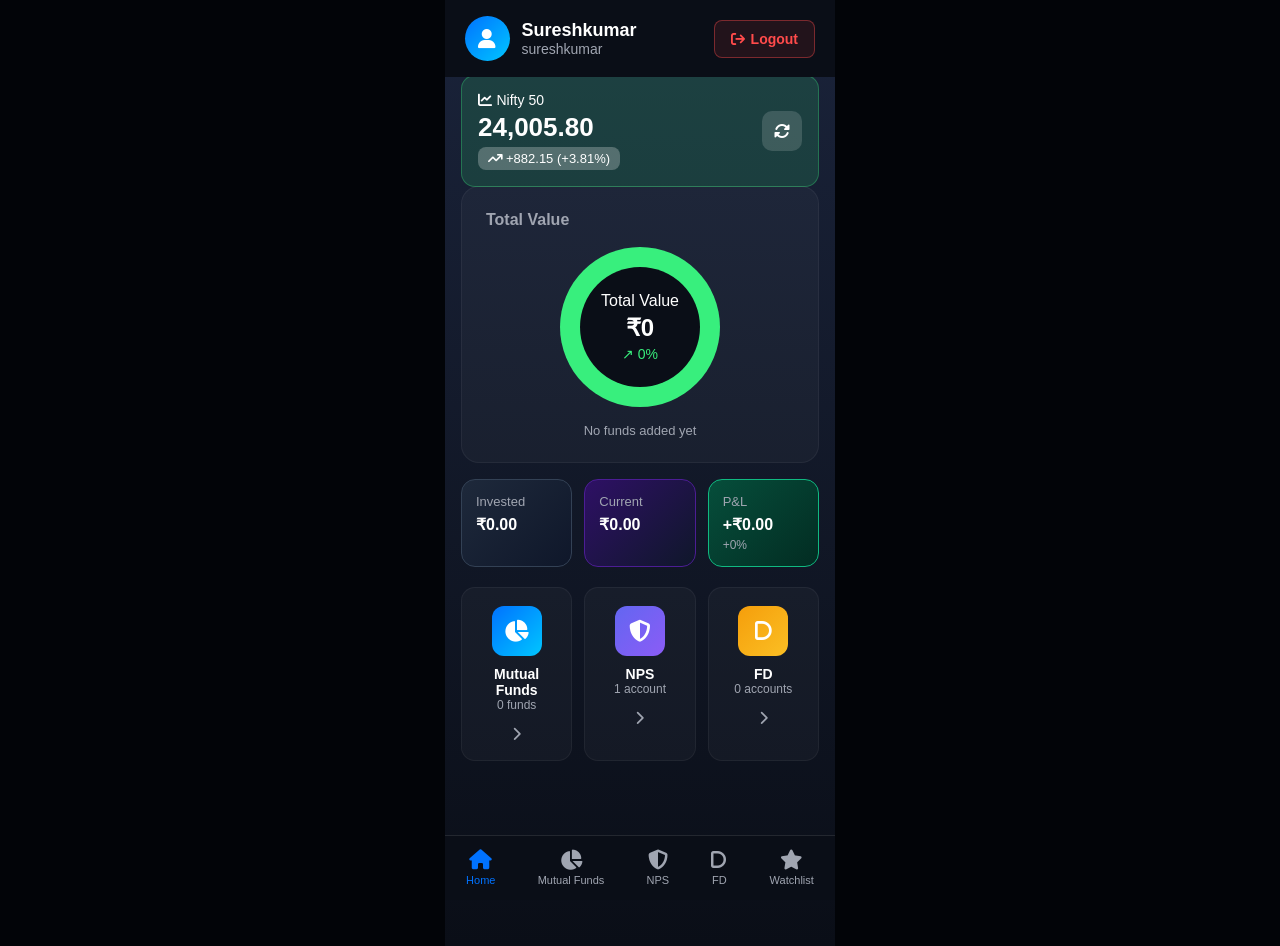
==== commit 5149e55f: "Complete NPS CSS file with all styles" ====
--- a/index.html
+++ b/index.html
@@ -5,11 +5,12 @@
     <meta name="viewport" content="width=device-width, initial-scale=1.0, maximum-scale=1.0, user-scalable=no">
     <meta name="theme-color" content="#0a0e17">
     <meta name="apple-mobile-web-app-capable" content="yes">
+    <meta name="mobile-web-app-capable" content="yes">
     <title>Finance Dashboard</title>
     
     <!-- CSS LINKS -->
-    <link rel="stylesheet" href="style.css">      <!-- ✅ Common Styles -->
-    <link rel="stylesheet" href="home.css">       <!-- ✅ Home Page Specific -->
+    <link rel="stylesheet" href="style.css">
+    <link rel="stylesheet" href="home.css">
     
     <link rel="stylesheet" href="https://cdnjs.cloudflare.com/ajax/libs/font-awesome/6.4.0/css/all.min.css">
     <link href="https://fonts.googleapis.com/css2?family=Inter:wght@300;400;500;600;700&display=swap" rel="stylesheet">
@@ -61,8 +62,8 @@
                     <div class="donut-chart" id="donutChart">
                         <div class="donut-inner">
                             <p>Total Value</p>
-                            <h2>₹1.42L</h2>
-                            <p class="change">↗ +4.55%</p>
+                            <h2 id="totalValueDisplay">₹0.00</h2>
+                            <p class="change" id="totalValuePercent">↗ 0.00%</p>
                         </div>
                     </div>
                 </div>
@@ -73,16 +74,16 @@
             <section class="stats-grid">
                 <div class="card stat-card invested">
                     <p class="label">Invested</p>
-                    <p class="amount">₹1,35,932.03</p>
+                    <p class="amount" id="homeTotalInvested">₹0.00</p>
                 </div>
                 <div class="card stat-card current">
                     <p class="label">Current</p>
-                    <p class="amount">₹1,42,111.51</p>
+                    <p class="amount" id="homeTotalCurrent">₹0.00</p>
                 </div>
                 <div class="card stat-card pnl">
                     <p class="label">P&L</p>
-                    <p class="amount">+₹6,179.48</p>
-                    <p class="sub">+4.55%</p>
+                    <p class="amount" id="homeTotalPnL">₹0.00</p>
+                    <p class="sub" id="homeTotalPnLPercent">0.00%</p>
                 </div>
             </section>
 
@@ -94,7 +95,7 @@
                     </div>
                     <div class="quick-info">
                         <h3>Mutual Funds</h3>
-                        <p>2 funds</p>
+                        <p id="homeFundCount">0 funds</p>
                     </div>
                     <div class="quick-arrow">
                         <i class="fa-solid fa-chevron-right"></i>
@@ -153,38 +154,109 @@
     </div>
 
     <script>
-        const fundData = [
-            { name: 'Parag Parikh Flexi Cap', value: 52000, color: '#38ef7d' },
-            { name: 'UTI Nifty 50 Index Fund', value: 53200, color: '#0072ff' },
-            { name: 'NPS', value: 36900, color: '#f7971e' }
-        ];
-        const totalValue = fundData.reduce((sum, fund) => sum + fund.value, 0);
-        
-        function generateDonutGradient() {
+        // Load data from localStorage on page load
+        window.onload = function() {
+            loadHomeData();
+        };
+
+        // Listen for storage changes (when MF page updates)
+        window.addEventListener('storage', function() {
+            loadHomeData();
+        });
+
+        // Load and display home data from localStorage
+        function loadHomeData() {
+            const storedFunds = localStorage.getItem('mutualFunds');
+            
+            if (storedFunds) {
+                const fundsList = JSON.parse(storedFunds);
+                updateHomeDisplay(fundsList);
+            } else {
+                // No funds yet
+                updateHomeDisplay([]);
+            }
+        }
+
+        // Update home page display
+        function updateHomeDisplay(fundsList) {
+            let totalInvested = 0;
+            let totalCurrentValue = 0;
+
+            fundsList.forEach(fund => {
+                totalInvested += fund.invested;
+                totalCurrentValue += fund.currentValue;
+            });
+
+            const totalPnL = totalCurrentValue - totalInvested;
+            const totalPnLPercent = totalInvested > 0 ? ((totalPnL / totalInvested) * 100).toFixed(2) : 0;
+            const totalValue = totalCurrentValue;
+
+            // Update Stats Cards
+            document.getElementById('homeTotalInvested').textContent = '₹' + totalInvested.toLocaleString('en-IN', {minimumFractionDigits: 2});
+            document.getElementById('homeTotalCurrent').textContent = '₹' + totalCurrentValue.toLocaleString('en-IN', {minimumFractionDigits: 2});
+            
+            const pnlEl = document.getElementById('homeTotalPnL');
+            const pnlPercentEl = document.getElementById('homeTotalPnLPercent');
+            
+            pnlEl.textContent = (totalPnL >= 0 ? '+' : '') + '₹' + Math.abs(totalPnL).toLocaleString('en-IN', {minimumFractionDigits: 2});
+            pnlPercentEl.textContent = (parseFloat(totalPnLPercent) >= 0 ? '+' : '') + totalPnLPercent + '%';
+            
+            // Update Total Value Display
+            document.getElementById('totalValueDisplay').textContent = '₹' + totalValue.toLocaleString('en-IN', {maximumFractionDigits: 0});
+            document.getElementById('totalValuePercent').textContent = (parseFloat(totalPnLPercent) >= 0 ? '↗ ' : '↘ ') + Math.abs(totalPnLPercent) + '%';
+
+            // Update Fund Count
+            document.getElementById('homeFundCount').textContent = fundsList.length + ' fund' + (fundsList.length !== 1 ? 's' : '');
+
+            // Update Donut Chart
+            updateDonutChart(fundsList);
+        }
+
+        // Update Donut Chart
+        function updateDonutChart(fundsList) {
+            const chartElement = document.getElementById('donutChart');
+            const legendElement = document.getElementById('chartLegend');
+            
+            if (fundsList.length === 0) {
+                chartElement.style.background = 'conic-gradient(#38ef7d 0% 100%)';
+                legendElement.innerHTML = '<p style="color: #a0a5b1; font-size: 13px;">No funds added yet</p>';
+                return;
+            }
+
+            const totalValue = fundsList.reduce((sum, fund) => sum + fund.currentValue, 0);
+            
+            // Generate colors for each fund
+            const colors = ['#38ef7d', '#0072ff', '#f7971e', '#6366f1', '#ec4899', '#8b5cf6'];
+            
             let gradient = 'conic-gradient(';
+            let legendHTML = '';
             let currentPercent = 0;
-            fundData.forEach((fund, index) => {
-                const percentage = (fund.value / totalValue) * 100;
-                gradient += `${fund.color} ${currentPercent}% ${currentPercent + percentage}%`;
-                if (index < fundData.length - 1) gradient += ', ';
+
+            fundsList.forEach((fund, index) => {
+                const percentage = (fund.currentValue / totalValue) * 100;
+                const color = colors[index % colors.length];
+                
+                gradient += `${color} ${currentPercent}% ${currentPercent + percentage}%`;
+                
+                legendHTML += `
+                    <div class="legend-item">
+                        <span class="dot" style="background: ${color}"></span>
+                        <span>${fund.name.substring(0, 30)}${fund.name.length > 30 ? '...' : ''} (${percentage.toFixed(1)}%)</span>
+                    </div>
+                `;
+                
+                if (index < fundsList.length - 1) {
+                    gradient += ', ';
+                }
+                
                 currentPercent += percentage;
             });
+
             gradient += ')';
-            return gradient;
-        }
-
-        function generateLegend() {
-            const legendContainer = document.getElementById('chartLegend');
-            let legendHTML = '';
-            fundData.forEach(fund => {
-                const percentage = ((fund.value / totalValue) * 100).toFixed(1);
-                legendHTML += `<div class="legend-item"><span class="dot" style="background: ${fund.color}"></span><span>${fund.name} (${percentage}%)</span></div>`;
-            });
-            legendContainer.innerHTML = legendHTML;
-        }
-
-        document.getElementById('donutChart').style.background = generateDonutGradient();
-        generateLegend();
+            
+            chartElement.style.background = gradient;
+            legendElement.innerHTML = legendHTML;
+        }
 
         function handleLogout() {
             if(confirm("Are you sure you want to logout?")) {
@@ -199,6 +271,9 @@
                 refreshBtn.classList.remove('fa-spin');
             }, 1000);
         }
+
+        // Auto-refresh home data every 30 seconds
+        setInterval(loadHomeData, 30000);
     </script>
 </body>
 </html>
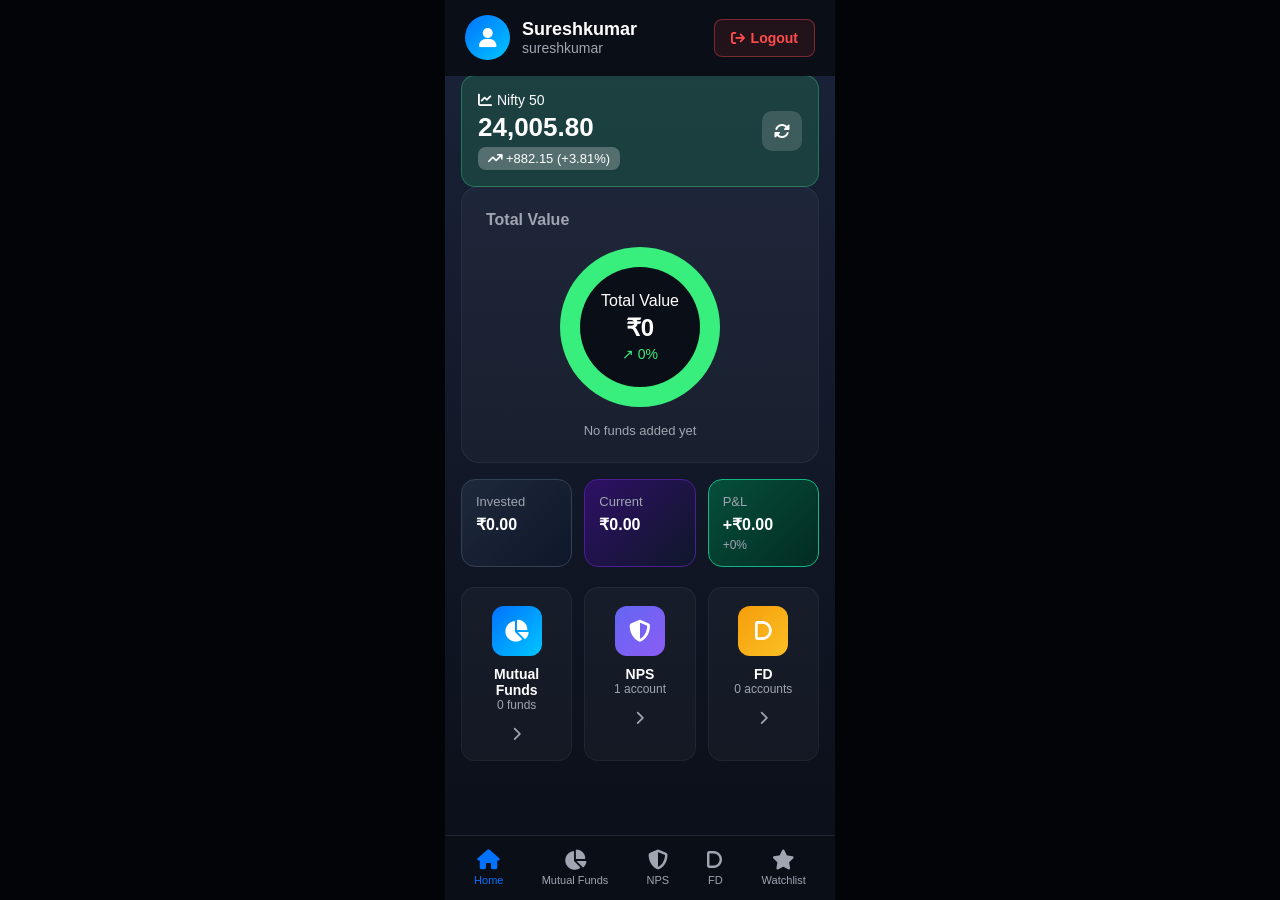
==== commit 374a5c39: "Fixed header overlap with dynamic island/notch" ====
--- a/index.html
+++ b/index.html
@@ -2,13 +2,19 @@
 <html lang="en">
 <head>
     <meta charset="UTF-8">
-    <meta name="viewport" content="width=device-width, initial-scale=1.0, maximum-scale=1.0, user-scalable=no">
+    <meta name="viewport" content="width=device-width, initial-scale=1.0, maximum-scale=1.0, user-scalable=no, viewport-fit=cover">
     <meta name="theme-color" content="#0a0e17">
     <meta name="apple-mobile-web-app-capable" content="yes">
+    <meta name="apple-mobile-web-app-status-bar-style" content="black-translucent">
     <meta name="mobile-web-app-capable" content="yes">
+    <meta name="application-name" content="Finance App">
+    <meta name="viewport" content="width=device-width, initial-scale=1.0, maximum-scale=1.0, user-scalable=no, viewport-fit=cover">
+    
     <title>Finance Dashboard</title>
     
-    <!-- CSS LINKS -->
+    <link rel="manifest" href="manifest.json">
+    <link rel="apple-touch-icon" href="icons/icon-192.png">
+    
     <link rel="stylesheet" href="style.css">
     <link rel="stylesheet" href="home.css">
     
@@ -275,5 +281,22 @@
         // Auto-refresh home data every 30 seconds
         setInterval(loadHomeData, 30000);
     </script>
+        </nav>
+    </div>
+
+    <script>
+        // ... existing JavaScript code ...
+    </script>
+
+    <!-- Service Worker Registration -->
+    <script>
+        if ('serviceWorker' in navigator) {
+            window.addEventListener('load', () => {
+                navigator.serviceWorker.register('./sw.js')
+                    .then(reg => console.log('✅ Service Worker registered'))
+                    .catch(err => console.log('❌ Service Worker registration failed:', err));
+            });
+        }
+    </script>
 </body>
 </html>
--- a/style.css
+++ b/style.css
@@ -394,4 +394,58 @@
     padding: 20px;
     background: #fef2f2;
     border-radius: 8px;
+}/* ==================== SAFE AREA FIX FOR NOTCH/DYNAMIC ISLAND ==================== */
+
+/* Header - Add safe area padding */
+.top-header {
+    padding-top: calc(15px + env(safe-area-inset-top));
+    padding-left: calc(20px + env(safe-area-inset-left));
+    padding-right: calc(20px + env(safe-area-inset-right));
+}
+
+/* NPS Header - Specific fix */
+.nps-header {
+    padding-top: calc(20px + env(safe-area-inset-top));
+    padding-left: calc(20px + env(safe-area-inset-left));
+    padding-right: calc(20px + env(safe-area-inset-right));
+}
+
+/* Market Indices - Move down */
+.market-indices-fixed {
+    top: calc(75px + env(safe-area-inset-top));
+}
+
+/* MF Summary Cards - Move down */
+.mf-summary-cards {
+    top: calc(75px + env(safe-area-inset-top));
+}
+
+/* NPS Summary Cards - Move down */
+.nps-summary-cards {
+    top: calc(130px + env(safe-area-inset-top));
+}
+
+/* Content Wrapper - Adjust padding */
+.content-wrapper {
+    padding-top: calc(160px + env(safe-area-inset-top));
+}
+
+/* NPS Schemes Section - Adjust margin */
+.nps-schemes-section {
+    margin-top: calc(220px + env(safe-area-inset-top));
+}
+
+/* Bottom Nav - Add safe area padding */
+.bottom-nav {
+    padding-bottom: calc(14px + env(safe-area-inset-bottom));
+    padding-left: calc(10px + env(safe-area-inset-left));
+    padding-right: calc(10px + env(safe-area-inset-right));
+}
+
+/* Mobile Frame - Account for safe areas */
+.mobile-frame {
+    padding-top: env(safe-area-inset-top);
+    padding-bottom: env(safe-area-inset-bottom);
+    padding-left: env(safe-area-inset-left);
+    padding-right: env(safe-area-inset-right);
 }
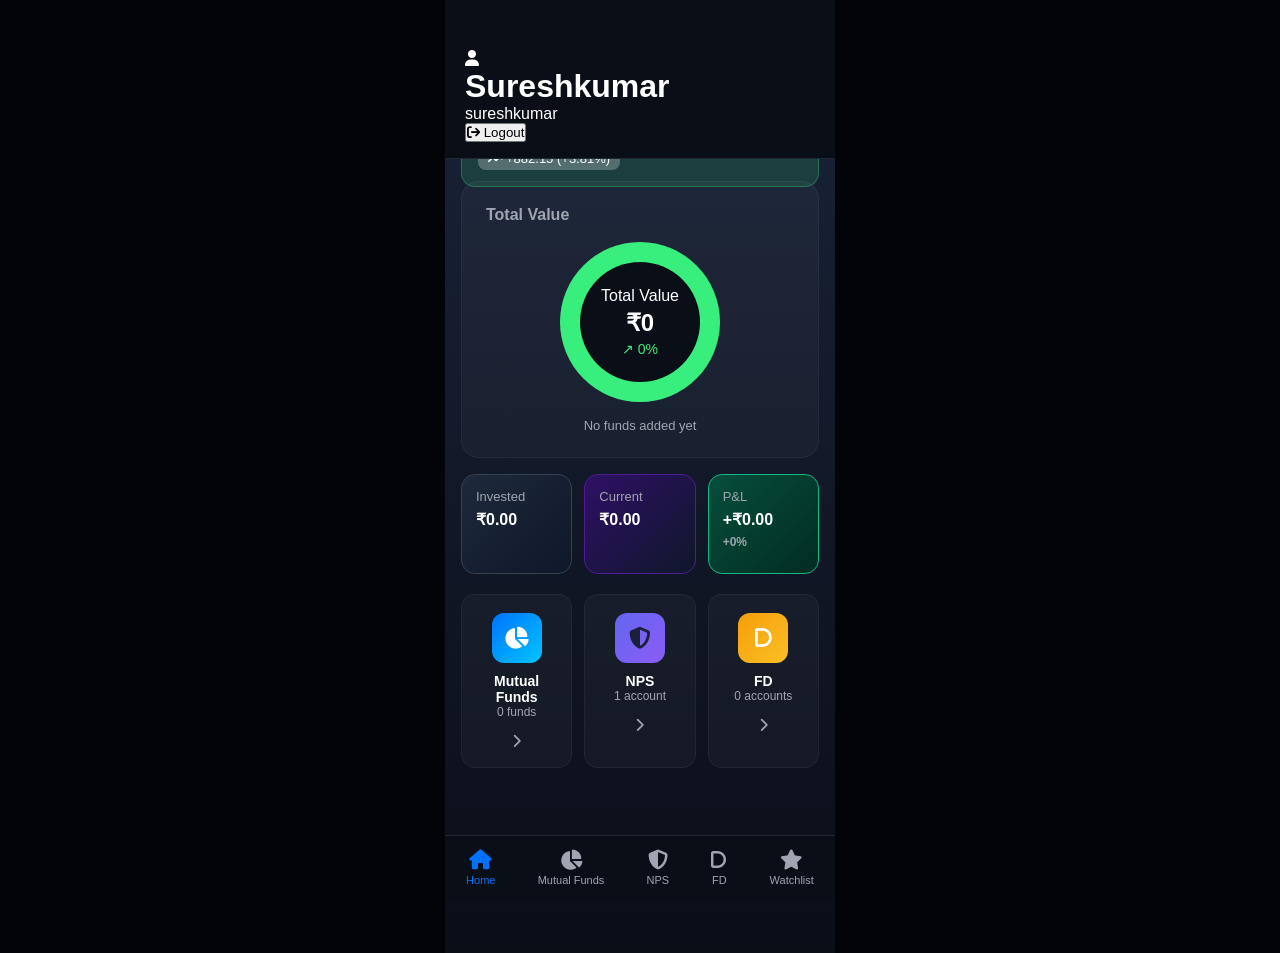
==== commit 5ca8b002: "Added PWA detection code to all pages" ====
--- a/index.html
+++ b/index.html
@@ -4,11 +4,15 @@
     <meta charset="UTF-8">
     <meta name="viewport" content="width=device-width, initial-scale=1.0, maximum-scale=1.0, user-scalable=no, viewport-fit=cover">
     <meta name="theme-color" content="#0a0e17">
+    
+    <!-- iOS PWA -->
     <meta name="apple-mobile-web-app-capable" content="yes">
     <meta name="apple-mobile-web-app-status-bar-style" content="black-translucent">
+    <meta name="apple-mobile-web-app-title" content="Finance App">
+    
+    <!-- Android PWA -->
     <meta name="mobile-web-app-capable" content="yes">
     <meta name="application-name" content="Finance App">
-    <meta name="viewport" content="width=device-width, initial-scale=1.0, maximum-scale=1.0, user-scalable=no, viewport-fit=cover">
     
     <title>Finance Dashboard</title>
     
@@ -298,5 +302,23 @@
             });
         }
     </script>
+  <!-- ✅ PWA Detection Code - YAHAN PASTE KAREIN -->
+    <script>
+        // PWA Detection and Safe Area Fix
+        function isPWA() {
+            return window.matchMedia('(display-mode: standalone)').matches || 
+                   window.navigator.standalone === true;
+        }
+
+        function applyPWAFix() {
+            if (isPWA()) {
+                document.body.classList.add('pwa-mode');
+                console.log('✅ PWA Mode Detected');
+            }
+        }
+
+        // Run on load
+        window.addEventListener('load', applyPWAFix);
+    </script>  
 </body>
 </html>
--- a/style.css
+++ b/style.css
@@ -1,3 +1,70 @@
+/* ==================== PWA SAFE AREA FIX ==================== */
+
+/* iOS PWA Status Bar Height */
+:root {
+    --safe-area-top: env(safe-area-inset-top, 47px);
+    --safe-area-bottom: env(safe-area-inset-bottom, 34px);
+    --safe-area-left: env(safe-area-inset-left, 0px);
+    --safe-area-right: env(safe-area-inset-right, 0px);
+}
+
+/* Force PWA to respect safe areas */
+@supports (padding-top: env(safe-area-inset-top)) {
+    .mobile-frame {
+        padding-top: var(--safe-area-top);
+        padding-bottom: var(--safe-area-bottom);
+    }
+}
+
+/* iOS specific fix */
+@supports (-webkit-touch-callout: none) {
+    .top-header {
+        padding-top: calc(16px + var(--safe-area-top));
+    }
+    
+    .market-indices-fixed,
+    .mf-summary-cards,
+    .nps-summary-cards {
+        top: calc(80px + var(--safe-area-top));
+    }
+    
+    .content-wrapper {
+        padding-top: calc(170px + var(--safe-area-top));
+    }
+    
+    .nps-schemes-section {
+        margin-top: calc(240px + var(--safe-area-top));
+    }
+    
+    .bottom-nav {
+        padding-bottom: calc(14px + var(--safe-area-bottom));
+    }
+}
+
+/* Android PWA fix */
+@media screen and (display-mode: standalone) {
+    .top-header {
+        padding-top: calc(16px + var(--safe-area-top));
+    }
+    
+    .market-indices-fixed,
+    .mf-summary-cards,
+    .nps-summary-cards {
+        top: calc(80px + var(--safe-area-top));
+    }
+    
+    .content-wrapper {
+        padding-top: calc(170px + var(--safe-area-top));
+    }
+    
+    .nps-schemes-section {
+        margin-top: calc(240px + var(--safe-area-top));
+    }
+    
+    .bottom-nav {
+        padding-bottom: calc(14px + var(--safe-area-bottom));
+    }
+}
 /* ==================== BASE STYLES ==================== */
 * {
     margin: 0;
@@ -9,6 +76,7 @@
     background: #020408;
     font-family: -apple-system, BlinkMacSystemFont, 'Segoe UI', Roboto, sans-serif;
     color: #ffffff;
+    -webkit-text-size-adjust: 100%;
 }
 
 .mobile-frame {
@@ -29,80 +97,84 @@
     width: 100%;
     max-width: 390px;
     background: #0a0e17;
-    padding: 16px 20px;
+    padding: 50px 20px 16px;  /* Fixed: 50px top padding */
     z-index: 1000;
-}
-
-.header-content {
-    display: flex;
-    justify-content: space-between;
-    align-items: center;
-}
-
-.profile {
-    display: flex;
-    align-items: center;
-    gap: 12px;
-}
-
-.avatar {
-    width: 45px;
-    height: 45px;
-    border-radius: 50%;
-    background: linear-gradient(135deg, #0072ff, #00c6ff);
-    display: flex;
-    align-items: center;
-    justify-content: center;
-    font-size: 20px;
-}
-
-.name h1 {
-    font-size: 18px;
-    font-weight: 600;
-}
-
-.name p {
-    font-size: 14px;
-    color: #a0a5b1;
-}
-
-.logout-btn {
-    background: rgba(255,75,75,0.1);
-    border: 1px solid rgba(255,75,75,0.4);
-    color: #ff4b4b;
-    padding: 10px 16px;
-    border-radius: 8px;
-    font-size: 14px;
-    font-weight: 600;
-    display: flex;
-    align-items: center;
-    gap: 6px;
-    cursor: pointer;
-}
-
-.back-btn, .header-action-btn {
-    width: 32px;
-    height: 32px;
-    border-radius: 8px;
-    background: rgba(255,255,255,0.1);
+    border-bottom: 1px solid rgba(255,255,255,0.1);
+}
+
+/* ==================== NIFTY CARD - HOME PAGE ==================== */
+.market-indices-fixed {
+    position: fixed;
+    top: 130px;  /* Fixed: 130px from top */
+    left: 50%;
+    transform: translateX(-50%);
+    width: 100%;
+    max-width: 390px;
+    padding: 0 16px;
+    z-index: 999;
+}
+
+/* ==================== MF SUMMARY CARDS ==================== */
+.mf-summary-cards {
+    position: fixed;
+    top: 130px;  /* Fixed: 130px from top */
+    left: 50%;
+    transform: translateX(-50%);
+    width: 100%;
+    max-width: 390px;
+    display: grid;
+    grid-template-columns: 1fr 1fr 1fr;
+    gap: 10px;
+    padding: 0 16px;
+    z-index: 999;
+}
+
+/* ==================== NPS SUMMARY CARDS ==================== */
+.nps-summary-cards {
+    position: fixed;
+    top: 130px;  /* Fixed: 130px from top */
+    left: 50%;
+    transform: translateX(-50%);
+    width: 100%;
+    max-width: 390px;
+    display: grid;
+    grid-template-columns: 1fr 1fr 1fr;
+    gap: 10px;
+    padding: 0 16px;
+    z-index: 999;
+}
+
+/* ==================== CONTENT WRAPPER ==================== */
+.content-wrapper {
+    padding-top: 210px;  /* Fixed: 210px from top */
+    padding-bottom: 85px;
+}
+
+/* ==================== NPS HEADER ==================== */
+.nps-header {
+    background: linear-gradient(135deg, #1a1f3a, #0f141f);
+    padding: 50px 20px 20px;  /* Fixed: 50px top padding */
+}
+
+.explore-btn {
+    background: linear-gradient(135deg, #6366f1, #8b5cf6);
     border: none;
     color: white;
-    display: flex;
-    align-items: center;
-    justify-content: center;
+    padding: 10px 18px;
+    border-radius: 10px;
+    font-size: 13px;
+    font-weight: 600;
     cursor: pointer;
-    text-decoration: none;
-}
-
-.header-left {
-    display: flex;
-    align-items: center;
-    gap: 12px;
-}
-
-.page-title {
-    font-size: 18px;
-    font-weight: 600;
+    position: absolute;
+    top: 50px;  /* Fixed: 50px from top */
+    right: 20px;
+}
+
+/* ==================== NPS SCHEMES ==================== */
+.nps-schemes-section {
+    padding: 0 16px;
+    margin-top: 300px;  /* Fixed: 300px from top */
+    margin-bottom: 20px;
 }
 
 /* ==================== BOTTOM NAV ==================== */
@@ -118,7 +190,735 @@
     display: flex;
     justify-content: space-around;
     align-items: center;
-    padding: 14px 0;
+    padding: 20px 0 14px;  /* Fixed: 20px bottom padding for home indicator */
+    z-index: 1000;
+}
+
+/* ==================== MF SUMMARY CARDS ==================== */
+.mf-summary-cards {
+    position: fixed;
+    top: calc(70px + env(safe-area-inset-top));
+    left: 50%;
+    transform: translateX(-50%);
+    width: 100%;
+    max-width: 390px;
+    display: grid;
+    grid-template-columns: 1fr 1fr 1fr;
+    gap: 10px;
+    padding: 0 16px;
+    z-index: 999;
+}
+
+.mf-card {
+    background: rgba(255,255,255,0.03);
+    border: 1px solid rgba(255,255,255,0.08);
+    border-radius: 12px;
+    padding: 12px;
+    display: flex;
+    flex-direction: column;
+    justify-content: center;
+    align-items: center;
+    text-align: center;
+}
+
+.mf-card.invested {
+    background: linear-gradient(135deg, #1e293b, #0f172a);
+    border-color: #334155;
+}
+
+.mf-card.current {
+    background: linear-gradient(135deg, #2e1065, #0f172a);
+    border-color: #4c1d95;
+}
+
+.mf-card.pnl {
+    background: linear-gradient(135deg, #064e3b, #022c22);
+    border-color: #10b981;
+}
+
+.mf-card.pnl.profit {
+    background: linear-gradient(135deg, #064e3b, #022c22);
+    border-color: #10b981;
+}
+
+.mf-card.pnl.loss {
+    background: linear-gradient(135deg, #450a0a, #1c1917);
+    border-color: #ef4444;
+}
+
+.mf-card-label {
+    font-size: 10px;
+    color: #a0a5b1;
+    margin-bottom: 6px;
+    display: flex;
+    align-items: center;
+    gap: 4px;
+}
+
+.mf-card-label i {
+    font-size: 9px;
+}
+
+.mf-card-value {
+    font-size: 14px;
+    font-weight: 700;
+    color: #ffffff;
+}
+
+.mf-card-percent {
+    font-size: 10px;
+    font-weight: 600;
+    margin-top: 4px;
+    padding: 2px 6px;
+    border-radius: 6px;
+}
+
+.mf-card-percent.up {
+    color: #38ef7d;
+    background: rgba(56,239,125,0.15);
+}
+
+.mf-card-percent.down {
+    color: #ff4b4b;
+    background: rgba(255,75,75,0.15);
+}
+
+/* ==================== NPS SUMMARY CARDS ==================== */
+.nps-summary-cards {
+    position: fixed;
+    top: calc(70px + env(safe-area-inset-top));
+    left: 50%;
+    transform: translateX(-50%);
+    width: 100%;
+    max-width: 390px;
+    display: grid;
+    grid-template-columns: 1fr 1fr 1fr;
+    gap: 10px;
+    padding: 0 16px;
+    z-index: 999;
+}
+
+.nps-card {
+    background: rgba(255,255,255,0.03);
+    border: 1px solid rgba(255,255,255,0.08);
+    border-radius: 12px;
+    padding: 14px;
+    display: flex;
+    flex-direction: column;
+    justify-content: center;
+    align-items: flex-start;
+    text-align: left;
+    position: relative;
+}
+
+.nps-card.invested {
+    background: linear-gradient(135deg, #1e293b, #0f172a);
+    border-color: #334155;
+}
+
+.nps-card.current {
+    background: linear-gradient(135deg, #2e1065, #0f172a);
+    border-color: #4c1d95;
+}
+
+.nps-card.pnl {
+    background: linear-gradient(135deg, #064e3b, #022c22);
+    border-color: #10b981;
+}
+
+.nps-card-label {
+    font-size: 11px;
+    color: #a0a5b1;
+    margin-bottom: 6px;
+    display: flex;
+    align-items: center;
+    gap: 5px;
+}
+
+.nps-card-label i {
+    font-size: 10px;
+}
+
+.nps-card-value {
+    font-size: 16px;
+    font-weight: 700;
+    color: #ffffff;
+}
+
+.nps-card-percent {
+    font-size: 11px;
+    font-weight: 600;
+    margin-top: 4px;
+    color: #38ef7d;
+}
+
+.nps-card-percent.down {
+    color: #ff4b4b;
+}
+
+.edit-indicator {
+    position: absolute;
+    top: 8px;
+    right: 8px;
+    color: #6366f1;
+    font-size: 10px;
+    opacity: 0.6;
+}
+
+.nps-card.invested {
+    cursor: pointer;
+}
+
+.nps-card.invested:active {
+    transform: scale(0.98);
+}
+
+/* ==================== CONTENT WRAPPER - STANDARD ==================== */
+.content-wrapper {
+    padding-top: calc(155px + env(safe-area-inset-top));
+    padding-bottom: calc(85px + env(safe-area-inset-bottom));
+}
+
+.content-spacer {
+    height: 10px;
+}
+
+/* ==================== SECTIONS ==================== */
+.total-value-section, .funds-section, .nps-schemes-section {
+    background: rgba(255,255,255,0.03);
+    margin: 16px;
+    padding: 24px;
+    border-radius: 18px;
+    border: 1px solid rgba(255,255,255,0.05);
+}
+
+.section-title {
+    font-size: 16px;
+    color: #a0a5b1;
+    margin-bottom: 18px;
+}
+
+.section-header {
+    display: flex;
+    justify-content: space-between;
+    align-items: center;
+    margin-bottom: 14px;
+}
+
+.fund-count {
+    color: #a0a5b1;
+    font-weight: 400;
+}
+
+.timestamp {
+    display: flex;
+    align-items: center;
+    gap: 5px;
+    font-size: 12px;
+    color: #38ef7d;
+}
+
+/* ==================== DONUT CHART ==================== */
+.donut-container {
+    display: flex;
+    justify-content: center;
+    margin-bottom: 16px;
+}
+
+.donut-chart {
+    width: 160px;
+    height: 160px;
+    border-radius: 50%;
+    position: relative;
+}
+
+.donut-inner {
+    position: absolute;
+    top: 50%;
+    left: 50%;
+    transform: translate(-50%, -50%);
+    width: 120px;
+    height: 120px;
+    background: #0a0e17;
+    border-radius: 50%;
+    display: flex;
+    flex-direction: column;
+    align-items: center;
+    justify-content: center;
+    text-align: center;
+}
+
+.donut-inner h2 {
+    font-size: 24px;
+    margin: 4px 0;
+}
+
+.donut-inner .change {
+    color: #38ef7d;
+    font-size: 14px;
+}
+
+.legend {
+    display: flex;
+    flex-wrap: wrap;
+    gap: 14px;
+    justify-content: center;
+    font-size: 13px;
+    color: #a0a5b1;
+}
+
+.legend-item {
+    display: flex;
+    align-items: center;
+    gap: 5px;
+}
+
+.dot {
+    width: 8px;
+    height: 8px;
+    border-radius: 50%;
+}
+
+/* ==================== STATS GRID ==================== */
+.stats-grid {
+    display: flex;
+    gap: 12px;
+    padding: 0 16px;
+    margin-bottom: 20px;
+}
+
+.stat-card {
+    flex: 1;
+    padding: 16px;
+    border-radius: 14px;
+    display: flex;
+    flex-direction: column;
+    justify-content: flex-start;
+    align-items: flex-start;
+    min-height: 100px;
+}
+
+.stat-card.invested {
+    background: linear-gradient(135deg, #1e293b, #0f172a);
+    border: 1px solid #334155;
+}
+
+.stat-card.current {
+    background: linear-gradient(135deg, #2e1065, #0f172a);
+    border: 1px solid #4c1d95;
+}
+
+.stat-card.pnl {
+    background: linear-gradient(135deg, #064e3b, #022c22);
+    border: 1px solid #10b981;
+}
+
+.stat-card .label {
+    font-size: 13px;
+    color: #a0a5b1;
+    margin-bottom: 8px;
+    font-weight: 500;
+}
+
+.stat-card .amount {
+    font-size: 18px;
+    font-weight: 700;
+    color: #ffffff;
+    line-height: 1.3;
+}
+
+.stat-card .sub {
+    font-size: 12px;
+    color: #38ef7d;
+    margin-top: 6px;
+    font-weight: 600;
+}
+
+.stat-card.pnl.loss .sub {
+    color: #ff4b4b;
+}
+
+/* ==================== QUICK ACCESS CARDS ==================== */
+.quick-access-section {
+    padding: 0 16px;
+    display: grid;
+    grid-template-columns: 1fr 1fr 1fr;
+    gap: 12px;
+    margin-bottom: 20px;
+}
+
+.quick-access-card {
+    background: rgba(255,255,255,0.03);
+    border: 1px solid rgba(255,255,255,0.05);
+    border-radius: 14px;
+    padding: 18px;
+    cursor: pointer;
+    display: flex;
+    flex-direction: column;
+    align-items: center;
+    text-align: center;
+    gap: 10px;
+}
+
+.quick-icon {
+    width: 50px;
+    height: 50px;
+    border-radius: 12px;
+    display: flex;
+    align-items: center;
+    justify-content: center;
+    font-size: 22px;
+}
+
+.mutual-funds-icon {
+    background: linear-gradient(135deg, #0072ff, #00c6ff);
+}
+
+.nps-icon {
+    background: linear-gradient(135deg, #6366f1, #8b5cf6);
+}
+
+.fd-icon {
+    background: linear-gradient(135deg, #f59e0b, #fbbf24);
+}
+
+.quick-info h3 {
+    font-size: 14px;
+    font-weight: 600;
+}
+
+.quick-info p {
+    font-size: 12px;
+    color: #a0a5b1;
+}
+
+.quick-arrow {
+    color: #a0a5b1;
+    font-size: 14px;
+    margin-top: 4px;
+}
+
+/* ==================== FUND CARDS ==================== */
+.fund-card {
+    background: rgba(255,255,255,0.03);
+    border: 1px solid rgba(255,255,255,0.08);
+    border-radius: 14px;
+    padding: 12px 16px;
+    margin: 10px 8px;
+    width: calc(100% - 16px);
+}
+
+.fund-card.profit {
+    border-color: rgba(56,239,125,0.3);
+}
+
+.fund-card.loss {
+    border-color: rgba(255,75,75,0.3);
+}
+
+.fund-header {
+    display: flex;
+    justify-content: space-between;
+    align-items: center;
+    margin-bottom: 8px;
+}
+
+.fund-code {
+    font-size: 9px;
+    color: #a0a5b1;
+}
+
+.fund-actions {
+    display: flex;
+    gap: 6px;
+}
+
+.fund-name {
+    font-size: 12px;
+    font-weight: 600;
+    margin-bottom: 10px;
+    line-height: 1.3;
+}
+
+.fund-details {
+    display: flex;
+    flex-direction: column;
+    gap: 8px;
+    margin-bottom: 10px;
+    padding: 10px;
+    background: rgba(255,255,255,0.02);
+    border-radius: 8px;
+}
+
+.detail-row {
+    display: grid;
+    grid-template-columns: 1fr 1fr;
+    gap: 10px;
+}
+
+.detail-item {
+    display: flex;
+    flex-direction: column;
+    gap: 2px;
+}
+
+.detail-item .label {
+    font-size: 8px;
+    color: #a0a5b1;
+    text-transform: uppercase;
+    letter-spacing: 0.3px;
+}
+
+.detail-item .value {
+    font-size: 11px;
+    font-weight: 600;
+}
+
+.fund-footer {
+    display: flex;
+    align-items: center;
+    justify-content: space-between;
+    padding-top: 8px;
+    border-top: 1px solid rgba(255,255,255,0.05);
+}
+
+.fund-footer .pnl {
+    display: flex;
+    align-items: center;
+    gap: 4px;
+    font-size: 10px;
+    font-weight: 600;
+}
+
+.fund-card.profit .pnl { color: #38ef7d; }
+.fund-card.loss .pnl { color: #ff4b4b; }
+
+.fund-footer .percentage {
+    padding: 2px 6px;
+    border-radius: 5px;
+    font-size: 9px;
+    font-weight: 600;
+}
+
+.fund-footer .percentage.positive {
+    background: rgba(56,239,125,0.2);
+    color: #38ef7d;
+}
+
+.fund-footer .percentage.negative {
+    background: rgba(255,75,75,0.2);
+    color: #ff4b4b;
+}
+
+/* ==================== NPS HEADER ==================== */
+.nps-header {
+    background: linear-gradient(135deg, #1a1f3a, #0f141f);
+    padding: calc(20px + env(safe-area-inset-top)) 20px 20px;
+}
+
+.nps-title-section {
+    display: flex;
+    align-items: center;
+    gap: 16px;
+    margin-bottom: 16px;
+}
+
+.nps-icon {
+    width: 56px;
+    height: 56px;
+    border-radius: 50%;
+    background: linear-gradient(135deg, #ffd700, #ffaa00);
+    display: flex;
+    align-items: center;
+    justify-content: center;
+    font-size: 24px;
+    color: #1a1f3a;
+    flex-shrink: 0;
+}
+
+.nps-title h1 {
+    font-size: 20px;
+    font-weight: 700;
+    color: #ffffff;
+    line-height: 1.3;
+    margin-bottom: 4px;
+}
+
+.nps-title p {
+    font-size: 13px;
+    color: #a0a5b1;
+    margin-bottom: 4px;
+}
+
+.nps-meta {
+    font-size: 11px;
+    color: #a0a5b1;
+}
+
+.explore-btn {
+    background: linear-gradient(135deg, #6366f1, #8b5cf6);
+    border: none;
+    color: white;
+    padding: 10px 18px;
+    border-radius: 10px;
+    font-size: 13px;
+    font-weight: 600;
+    cursor: pointer;
+    position: absolute;
+    top: calc(20px + env(safe-area-inset-top));
+    right: 20px;
+}
+
+.explore-btn:active {
+    transform: scale(0.95);
+}
+
+/* ==================== NPS SCHEMES ==================== */
+.nps-schemes-section {
+    padding: 0 16px;
+    margin-top: calc(220px + env(safe-area-inset-top));
+    margin-bottom: 20px;
+}
+
+.scheme-card {
+    background: rgba(255,255,255,0.03);
+    border: 1px solid rgba(255,255,255,0.08);
+    border-radius: 14px;
+    padding: 16px;
+    margin-bottom: 14px;
+    position: relative;
+}
+
+.scheme-indicator {
+    position: absolute;
+    left: 0;
+    top: 16px;
+    bottom: 16px;
+    width: 4px;
+    border-radius: 4px;
+}
+
+.scheme-indicator.equity {
+    background: linear-gradient(180deg, #6366f1, #8b5cf6);
+}
+
+.scheme-indicator.corporate {
+    background: linear-gradient(180deg, #f59e0b, #fbbf24);
+}
+
+.scheme-indicator.govt {
+    background: linear-gradient(180deg, #10b981, #34d399);
+}
+
+.scheme-header {
+    display: flex;
+    justify-content: space-between;
+    align-items: flex-start;
+    margin-bottom: 12px;
+    padding-left: 12px;
+}
+
+.scheme-title h3 {
+    font-size: 14px;
+    font-weight: 600;
+    color: #ffffff;
+    margin-bottom: 4px;
+}
+
+.scheme-code {
+    font-size: 11px;
+    color: #a0a5b1;
+    margin-bottom: 2px;
+}
+
+.scheme-percentage {
+    font-size: 11px;
+    color: #a0a5b1;
+}
+
+.scheme-value {
+    text-align: right;
+}
+
+.scheme-value h3 {
+    font-size: 15px;
+    font-weight: 700;
+    color: #ffffff;
+    margin-bottom: 4px;
+}
+
+.scheme-returns {
+    font-size: 11px;
+    display: flex;
+    align-items: center;
+    justify-content: flex-end;
+    gap: 3px;
+    color: #38ef7d;
+    margin-bottom: 4px;
+}
+
+.scheme-returns.down {
+    color: #ff4b4b;
+}
+
+.edit-btn {
+    background: none;
+    border: none;
+    color: #6366f1;
+    cursor: pointer;
+    padding: 4px;
+    font-size: 12px;
+}
+
+.scheme-value .edit-btn:hover {
+    color: #4f46e5;
+}
+
+.scheme-footer {
+    display: flex;
+    justify-content: space-between;
+    align-items: center;
+    padding-top: 12px;
+    border-top: 1px solid rgba(255,255,255,0.05);
+    padding-left: 12px;
+}
+
+.scheme-units {
+    font-size: 11px;
+    color: #a0a5b1;
+}
+
+.nav-refresh-btn {
+    background: rgba(99,102,241,0.15);
+    border: 1px solid rgba(99,102,241,0.3);
+    color: #6366f1;
+    padding: 6px 12px;
+    border-radius: 8px;
+    font-size: 10px;
+    display: flex;
+    align-items: center;
+    gap: 4px;
+    cursor: pointer;
+}
+
+.nav-refresh-btn:hover {
+    background: rgba(99,102,241,0.25);
+}
+
+/* ==================== BOTTOM NAV ==================== */
+.bottom-nav {
+    position: fixed;
+    bottom: 0;
+    left: 50%;
+    transform: translateX(-50%);
+    width: 100%;
+    max-width: 390px;
+    background: #0a0e17;
+    border-top: 1px solid rgba(255,255,255,0.1);
+    display: flex;
+    justify-content: space-around;
+    align-items: center;
+    padding: calc(14px + env(safe-area-inset-bottom)) 0 14px;
     z-index: 1000;
 }
 
@@ -141,42 +941,7 @@
     color: #0072ff;
 }
 
-/* ==================== CONTENT ==================== */
-.content-wrapper {
-    padding-top: 160px;
-    padding-bottom: 85px;
-}
-
-.content-spacer {
-    height: 10px;
-}
-
-/* ==================== CARDS ==================== */
-.card {
-    border-radius: 14px;
-}
-
-/* ==================== BUTTONS ==================== */
-.action-btn {
-    width: 26px;
-    height: 26px;
-    border-radius: 6px;
-    background: rgba(255,255,255,0.05);
-    border: none;
-    color: #a0a5b1;
-    display: flex;
-    align-items: center;
-    justify-content: center;
-    cursor: pointer;
-    font-size: 11px;
-}
-
-.action-btn.delete:hover {
-    background: rgba(255,75,75,0.2);
-    color: #ff4b4b;
-}
-
-/* ==================== MODAL ==================== */
+/* ==================== MODAL STYLES ==================== */
 .modal {
     display: none;
     position: fixed;
@@ -186,18 +951,20 @@
     width: 100%;
     height: 100%;
     background-color: rgba(0, 0, 0, 0.6);
+    backdrop-filter: blur(5px);
     align-items: center;
     justify-content: center;
 }
 
 .modal-content {
-    background: white;
+    background: #ffffff;
     border-radius: 16px;
     width: 90%;
     max-width: 500px;
-    max-height: 90vh;
+    max-height: 95vh;
     overflow-y: auto;
     color: #111827;
+    box-shadow: 0 20px 60px rgba(0, 0, 0, 0.3);
 }
 
 .modal-header {
@@ -211,6 +978,7 @@
 .modal-header h2 {
     font-size: 18px;
     font-weight: 600;
+    color: #111827;
     margin-bottom: 4px;
 }
 
@@ -237,38 +1005,41 @@
     background: #f3f4f6;
 }
 
-/* ==================== INPUTS ==================== */
-.search-container {
+.progress-bar {
+    width: 100%;
+    height: 4px;
+    background: #e5e7eb;
+    margin: 0;
+}
+
+.progress-fill {
+    height: 100%;
+    background: linear-gradient(135deg, #10b981, #34d399);
+    transition: width 0.3s ease;
+}
+
+.modal-step {
     padding: 20px;
-    display: flex;
-    gap: 10px;
-}
-
-.search-input {
-    flex: 1;
-    padding: 12px 16px;
-    border: 2px solid #e5e7eb;
+}
+
+.info-box {
+    background: #f0f9ff;
+    border: 1px solid #bae6fd;
     border-radius: 12px;
+    padding: 16px;
+    margin-bottom: 20px;
+}
+
+.info-box h3 {
     font-size: 14px;
-    outline: none;
-}
-
-.search-input:focus {
-    border-color: #10b981;
-}
-
-.search-btn {
-    background: linear-gradient(135deg, #10b981, #34d399);
-    border: none;
-    color: white;
-    padding: 12px 20px;
-    border-radius: 12px;
-    font-size: 14px;
-    font-weight: 600;
-    display: flex;
-    align-items: center;
-    gap: 6px;
-    cursor: pointer;
+    font-weight: 600;
+    color: #0369a1;
+    margin-bottom: 4px;
+}
+
+.info-box p {
+    font-size: 12px;
+    color: #0284c7;
 }
 
 .input-group {
@@ -286,9 +1057,11 @@
 .amount-input {
     width: 100%;
     padding: 12px 16px;
+    background: #f9fafb;
     border: 2px solid #e5e7eb;
-    border-radius: 12px;
+    border-radius: 10px;
     font-size: 14px;
+    color: #111827;
     outline: none;
 }
 
@@ -296,156 +1069,235 @@
     border-color: #10b981;
 }
 
-.add-to-portfolio-btn {
-    background: linear-gradient(135deg, #10b981, #34d399);
-    border: none;
-    color: white;
-    padding: 14px 20px;
-    margin: 0 20px 20px;
-    border-radius: 12px;
-    font-size: 15px;
-    font-weight: 600;
-    display: flex;
-    align-items: center;
-    justify-content: center;
-    gap: 8px;
-    cursor: pointer;
-    width: calc(100% - 40px);
-}
-
-.selected-fund {
-    background: #f0fdf4;
-    border: 2px solid #10b981;
+.amount-input::placeholder {
+    color: #9ca3af;
+}
+
+.helper-text {
+    font-size: 11px;
+    color: #6b7280;
+    margin-top: 6px;
+}
+
+.scheme-input-group {
+    background: #f9fafb;
+    border: 1px solid #e5e7eb;
     border-radius: 12px;
     padding: 16px;
-    margin: 0 20px 20px;
-    display: flex;
-    align-items: center;
+    margin-bottom: 12px;
+}
+
+.scheme-input-group .scheme-header {
+    display: flex;
+    align-items: center;
+    gap: 8px;
+    margin-bottom: 12px;
+    padding-left: 0;
+}
+
+.scheme-input-group .scheme-header h4 {
+    font-size: 13px;
+    font-weight: 600;
+    color: #111827;
+    flex: 1;
+    margin: 0;
+}
+
+.scheme-input-group .scheme-fields {
+    display: grid;
+    grid-template-columns: 1fr 1fr;
     gap: 12px;
 }
 
-.fund-check {
-    color: #10b981;
-    font-size: 24px;
-}
-
-.fund-info h3 {
+.scheme-input-group .scheme-fields .field label {
+    display: block;
+    font-size: 11px;
+    color: #6b7280;
+    margin-bottom: 4px;
+}
+
+.scheme-input-group .scheme-fields .field input {
+    width: 100%;
+    padding: 8px 12px;
+    background: #ffffff;
+    border: 1px solid #d1d5db;
+    border-radius: 8px;
+    font-size: 13px;
+    color: #111827;
+}
+
+.scheme-input-group .scheme-fields .field input:focus {
+    border-color: #10b981;
+    outline: none;
+}
+
+.step-buttons {
+    display: flex;
+    gap: 10px;
+    margin-top: 20px;
+    padding: 0 20px 20px;
+}
+
+.back-btn, .next-btn, .save-btn {
+    flex: 1;
+    padding: 12px 20px;
+    border: none;
+    border-radius: 10px;
     font-size: 14px;
     font-weight: 600;
-    margin-bottom: 4px;
-}
-
-.fund-nav {
-    font-size: 12px;
-    color: #6b7280;
-}
-
-.remove-fund {
-    margin-left: auto;
-    background: none;
-    border: none;
-    color: #ef4444;
-    font-size: 20px;
     cursor: pointer;
-}
-
-.search-results {
-    padding: 0 20px 20px;
-}
-
-.search-result-item {
-    background: #f0fdf4;
-    border: 2px solid #10b981;
+    display: flex;
+    align-items: center;
+    justify-content: center;
+    gap: 6px;
+}
+
+.back-btn {
+    background: #f3f4f6;
+    color: #374151;
+}
+
+.back-btn:hover {
+    background: #e5e7eb;
+}
+
+.next-btn, .save-btn {
+    background: linear-gradient(135deg, #10b981, #34d399);
+    color: white;
+}
+
+.next-btn:hover, .save-btn:hover {
+    opacity: 0.9;
+}
+
+.next-btn:disabled {
+    opacity: 0.5;
+    cursor: not-allowed;
+}
+
+.allocation-group {
+    background: #f9fafb;
+    border: 1px solid #e5e7eb;
     border-radius: 12px;
     padding: 16px;
-    display: flex;
-    align-items: center;
-    gap: 12px;
-    cursor: pointer;
-}
-
-.result-check {
-    color: #10b981;
-    font-size: 20px;
-}
-
-.result-info h4 {
+    margin-bottom: 12px;
+}
+
+.allocation-header {
+    display: flex;
+    align-items: center;
+    gap: 8px;
+    margin-bottom: 12px;
+}
+
+.allocation-header h4 {
+    font-size: 13px;
+    font-weight: 600;
+    color: #111827;
+    flex: 1;
+}
+
+.allocated-amount {
+    background: #e0e7ff;
+    color: #4f46e5;
+    padding: 4px 10px;
+    border-radius: 6px;
+    font-size: 12px;
+    font-weight: 600;
+}
+
+.allocation-input {
+    display: flex;
+    align-items: center;
+    gap: 8px;
+}
+
+.allocation-input input {
+    flex: 1;
+    padding: 10px 12px;
+    background: #ffffff;
+    border: 1px solid #d1d5db;
+    border-radius: 8px;
     font-size: 14px;
-    font-weight: 600;
-    margin-bottom: 4px;
-}
-
-.result-info p {
-    font-size: 12px;
+    color: #111827;
+}
+
+.allocation-input input:focus {
+    border-color: #10b981;
+    outline: none;
+}
+
+.percent-sign {
+    font-size: 14px;
     color: #6b7280;
-}
-
-.hint-text {
+    font-weight: 600;
+}
+
+.allocation-total {
     text-align: center;
-    font-size: 12px;
-    color: #9ca3af;
-    padding: 0 20px 20px;
-}
-
-.no-results {
-    text-align: center;
-    color: #ef4444;
+    padding: 12px;
+    background: #f3f4f6;
+    border-radius: 8px;
     font-size: 13px;
-    padding: 20px;
-    background: #fef2f2;
+    font-weight: 600;
+    margin-bottom: 16px;
+    color: #374151;
+}
+
+.units-group {
+    background: #f9fafb;
+    border: 1px solid #e5e7eb;
+    border-radius: 12px;
+    padding: 16px;
+    margin-bottom: 12px;
+}
+
+.units-header {
+    display: flex;
+    align-items: center;
+    gap: 8px;
+    margin-bottom: 12px;
+}
+
+.units-header h4 {
+    font-size: 13px;
+    font-weight: 600;
+    color: #111827;
+    flex: 1;
+}
+
+.nav-display {
+    font-size: 11px;
+    color: #6b7280;
+}
+
+.units-group input {
+    width: 100%;
+    padding: 10px 12px;
+    background: #ffffff;
+    border: 1px solid #d1d5db;
     border-radius: 8px;
-}/* ==================== SAFE AREA FIX FOR NOTCH/DYNAMIC ISLAND ==================== */
-
-/* Header - Add safe area padding */
-.top-header {
-    padding-top: calc(15px + env(safe-area-inset-top));
-    padding-left: calc(20px + env(safe-area-inset-left));
-    padding-right: calc(20px + env(safe-area-inset-right));
-}
-
-/* NPS Header - Specific fix */
-.nps-header {
-    padding-top: calc(20px + env(safe-area-inset-top));
-    padding-left: calc(20px + env(safe-area-inset-left));
-    padding-right: calc(20px + env(safe-area-inset-right));
-}
-
-/* Market Indices - Move down */
-.market-indices-fixed {
-    top: calc(75px + env(safe-area-inset-top));
-}
-
-/* MF Summary Cards - Move down */
-.mf-summary-cards {
-    top: calc(75px + env(safe-area-inset-top));
-}
-
-/* NPS Summary Cards - Move down */
-.nps-summary-cards {
-    top: calc(130px + env(safe-area-inset-top));
-}
-
-/* Content Wrapper - Adjust padding */
-.content-wrapper {
-    padding-top: calc(160px + env(safe-area-inset-top));
-}
-
-/* NPS Schemes Section - Adjust margin */
-.nps-schemes-section {
-    margin-top: calc(220px + env(safe-area-inset-top));
-}
-
-/* Bottom Nav - Add safe area padding */
-.bottom-nav {
-    padding-bottom: calc(14px + env(safe-area-inset-bottom));
-    padding-left: calc(10px + env(safe-area-inset-left));
-    padding-right: calc(10px + env(safe-area-inset-right));
-}
-
-/* Mobile Frame - Account for safe areas */
-.mobile-frame {
-    padding-top: env(safe-area-inset-top);
-    padding-bottom: env(safe-area-inset-bottom);
-    padding-left: env(safe-area-inset-left);
-    padding-right: env(safe-area-inset-right);
+    font-size: 14px;
+    color: #111827;
+}
+
+.units-group input:focus {
+    border-color: #10b981;
+    outline: none;
+}
+
+/* ==================== RESPONSIVE ==================== */
+@media (max-width: 480px) {
+    .scheme-input-group .scheme-fields {
+        grid-template-columns: 1fr;
+    }
+    
+    .nps-summary-cards {
+        grid-template-columns: 1fr;
+        top: calc(140px + env(safe-area-inset-top));
+    }
+    
+    .nps-schemes-section {
+        margin-top: calc(340px + env(safe-area-inset-top));
+    }
 }
